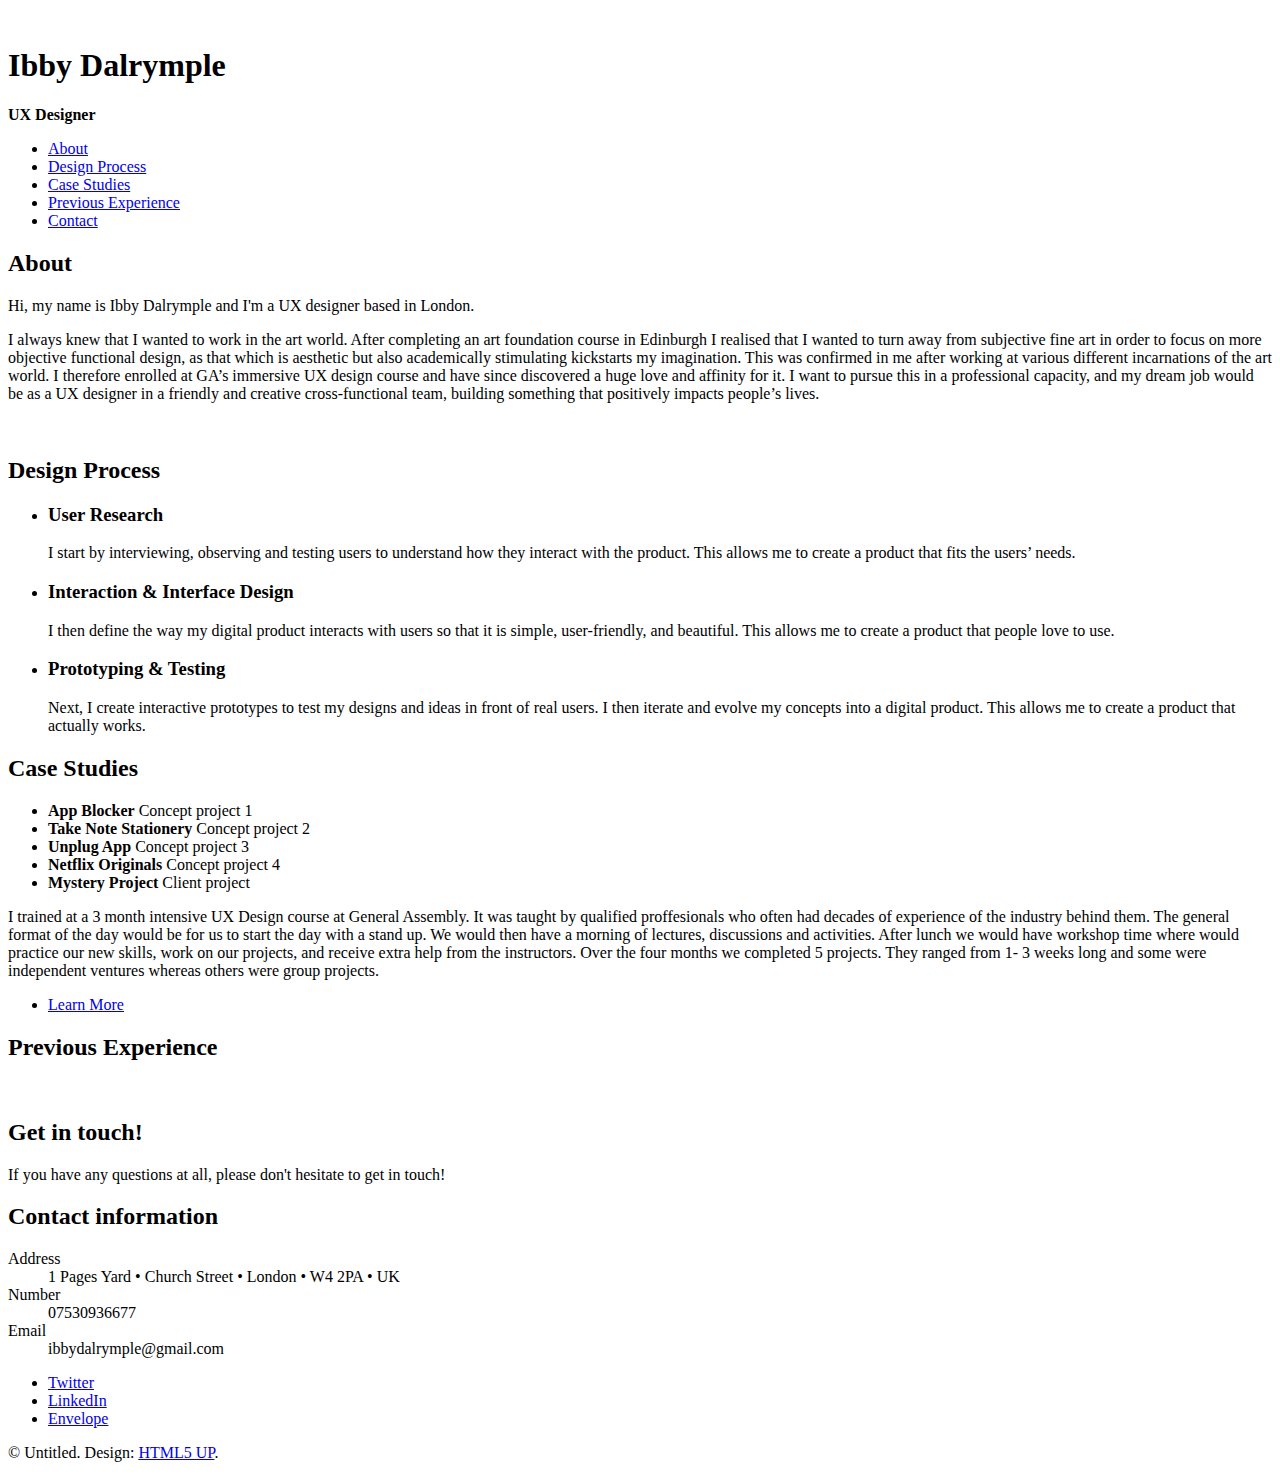
==== index.html @ 48a58014 "Update index.html" ====
<!DOCTYPE html>
<!--
  Stellar by HTML5 UP




































  html5up.net | @ajlkn




































  Free for personal and commercial use under the CCA 3.0 license (html5up.net/license)
-->
<html>
  <head>
    <title>Stellar by HTML5 UP</title>
    <meta charset="utf-8" />
    <meta
      name="viewport"
      content="width=device-width, initial-scale=1, user-scalable=no"
    />
	<link rel="stylesheet" href="assets/css/main.css" />
	<link rel="stylesheet" href="assets/css/styles.css">
    <noscript><link rel="stylesheet" href="assets/css/noscript.css"/></noscript>
  </head>
  <body class="is-preload">
    <!-- Wrapper -->
    <div id="wrapper">
      <!-- Header -->
      <header id="header" class="alt">
        <span class="logo"><img src="images/logo.svg" alt=""/></span>
        <h1>Ibby Dalrymple</h1>
        <p><strong> UX Designer</strong>
          
        </em></p>
      </header>

      <!-- Nav -->
      <nav id="nav">
        <ul>
          <li><a href="#about" class="active">About</a></li>
          <li><a href="#design-process">Design Process</a></li>
          <li><a href="#case-studies">Case Studies</a></li>
          <li><a href="#previous-experience">Previous Experience</a></li>
          <li><a href="#contact">Contact</a></li>
        </ul>
      </nav>

      <!-- Main -->
      <div id="main">
        <!-- Introduction -->
        <section id="about" class="main">
          <div class="spotlight">
            <div class="content">
              <header class="major"><h2>About</h2></header>
              <p>
                Hi, my name is Ibby Dalrymple and I'm a UX designer based in
                London.
			  </p>
			  <div class="intro-text">
				  <p>
				  I always knew that I wanted to work in the art world. After
					completing an art foundation course in Edinburgh I realised that
					I wanted to turn away from subjective fine art in order to focus
					on more objective functional design, as that which is aesthetic
					but also academically stimulating kickstarts my imagination.
					This was confirmed in me after working at various different
					incarnations of the art world. I therefore enrolled at GA’s
					immersive UX design course and have since discovered a huge love
					and affinity for it. I want to pursue this in a professional
					capacity, and my dream job would be as a UX designer in a
					friendly and creative cross-functional team, building something
					that positively impacts people’s lives.
				  </p>
			
			  </div>
            </div>
            <span class="image"><img src="images/Ibby .jpeg" alt=""/></span>
          </div>
        </section>

        <!-- First Section -->
        <section id="design-process" class="main special">
          <header class="major"><h2>Design Process</h2></header>
          <ul class="features">
            <li>
			  <span class="icon major style1 fas fa-search"></span>
              <h3>User Research</h3>
              <p>
                I start by interviewing, observing and testing  users to 
                understand how they interact with the product. This allows me to
                create a product that fits the users’ needs.
              </p>
            </li>
            <li>
              <span class="icon major style3 fa-copy"></span>
              <h3>Interaction & Interface Design</h3>
              <p>
                I then define the way my digital product interacts with users so that it is simple, user-friendly, and beautiful. This allows me
                to create a product that people love to use.
              </p>
            </li>
            <li>
              <span class="icon major style5 fa-diamond"></span>
              <h3>Prototyping & Testing</h3>
              <p>
                Next, I create interactive prototypes to test my designs and ideas in
                front of real users. I then iterate and evolve my concepts into a
                digital product. This allows me to create a product that
                actually works.
              </p>
            </li>
          </ul>
    
        </section>

        <!-- Second Section -->
        <section id="case-studies" class="main special">
          <header class="major">
            <h2>Case Studies</h2>
            
          </header>
          <ul class="statistics">
            <li class="style1">
			  <span class="icon fa-ban"></span>
    
              <strong>App Blocker</strong> Concept project 1
            </li>
            <li class="style2">
			  <span class="icon fa-pencil"></span>
              <strong>Take Note Stationery</strong> Concept project 2
            </li>
            <li class="style3">
              <span class="icon fa-signal"></span>
              <strong>Unplug App</strong> Concept project 3
            </li>
            <li class="style4">
              <span class="icon fa-laptop"></span>
              <strong>Netflix Originals</strong> Concept project 4
            </li>
            <li class="style5">
              <span class="icon fa-diamond"></span>
              <strong> Mystery Project</strong> Client project
            </li>
          </ul>
          <p class="content">
			I trained at a 3 month intensive UX Design course at General Assembly. It was taught by qualified proffesionals who often had decades of experience of the industry behind them. 
			The general format of the day would be for us to start the day with a stand up. We would then have a morning of lectures, discussions and activities. After lunch we would have workshop time where would practice our new skills, work on our projects, and receive extra help from the instructors. 
			Over the four months we completed 5 projects. They ranged from 1- 3 weeks long and some were independent ventures whereas others were group projects.  
			
          </p>
          <footer class="major">
            <ul class="actions special">
              <li><a href="generic.html" class="button">Learn More</a></li>
            </ul>
          </footer>
        </section>

        <!-- Get Started -->
        <section id="previous-experience" class="main special">
          <header class="major">
            <h2>Previous Experience</h2>
            
			<div class="images-container">
				<span class="custom-image"><img src="images/frick.png" alt=""/></span>
				<span class="custom-image"><img src="images/gago.png" alt=""/></span>
				<span class="custom-image"><img src="images/studio lotus.png" alt=""/></span>
				<span class="custom-image"><img src="images/saatchi.png" alt=""/></span>
				<span class="custom-image"><img src="images/teamwork.png" alt=""/></span>
				<span class="custom-image"><img src="images/v&a.png" alt=""/></span>
				<span class="custom-image"><img src="images/rawspace.png" alt=""/></span>
				<span class="custom-image"><img src="images/ashinaga.png" alt=""/></span>
				<span class="custom-image"><img src="images/art reach new.jpg" alt=""/></span>
				<span class="custom-image"><img src="images/cambrid.png" alt=""/></span>
			</div>
			
			


        </section>
      </div>

      <!-- Footer -->
      <footer id="footer">
        <section>
          <h2>Get in touch!</h2>
          <p>
            If you have any questions at all, please don't hesitate to get in
            touch!
          </p>
          
        </section>
        <section>
          <h2>Contact information</h2>
          <dl class="alt">
            <dt>Address</dt>
            <dd>
              1 Pages Yard &bull; Church Street &bull; London &bull; W4 2PA
              &bull; UK
            </dd>
            <dt>Number</dt>
            <dd>07530936677</dd>
            <dt>Email</dt>
            <dd>ibbydalrymple@gmail.com</dd>
          </dl>
          <ul class="icons">
            <li>

					
              <a href="https://twitter.com/ibbydalrymple?lang=en-gb" class="icon fa-twitter alt"
                ><span class="label">Twitter</span></a
              >
            </li>
            <li>
              <a href="https://www.linkedin.com/in/ibbydalrymple/" class="icon fa-linkedin alt"
                ><span class="label">LinkedIn</span></a
              >
            </li>
            <li>
				<a href="https://www.gmail.com" class="icon fa-envelope alt"
				><span class="label">Envelope</span></a
				>

            </li>
          </ul>
        </section>
        <p class="copyright">
          &copy; Untitled. Design: <a href="https://html5up.net">HTML5 UP</a>.
        </p>
      </footer>
    </div>

    <!-- Scripts -->
    <script src="assets/js/jquery.min.js"></script>
    <script src="assets/js/jquery.scrollex.min.js"></script>
    <script src="assets/js/jquery.scrolly.min.js"></script>
    <script src="assets/js/browser.min.js"></script>
    <script src="assets/js/breakpoints.min.js"></script>
    <script src="assets/js/util.js"></script>
    <script src="assets/js/main.js"></script>
  </body>
</html>
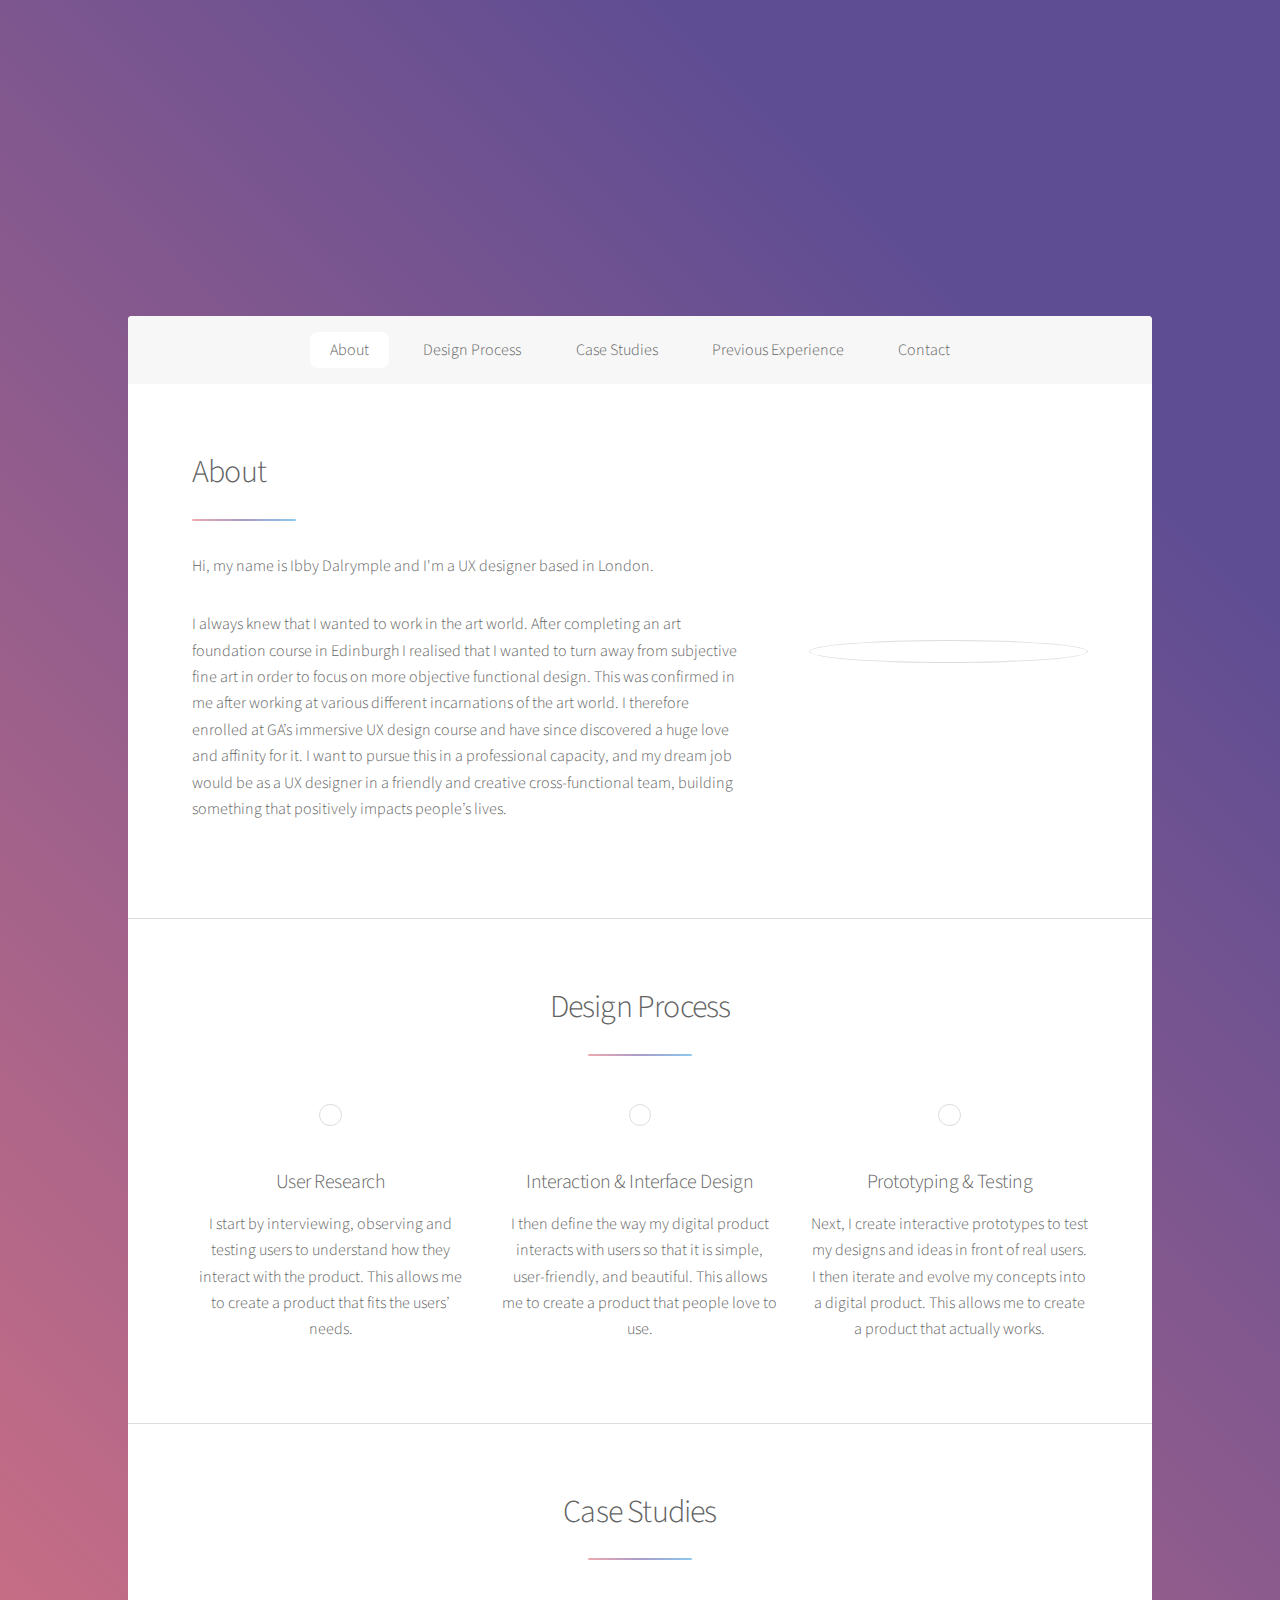
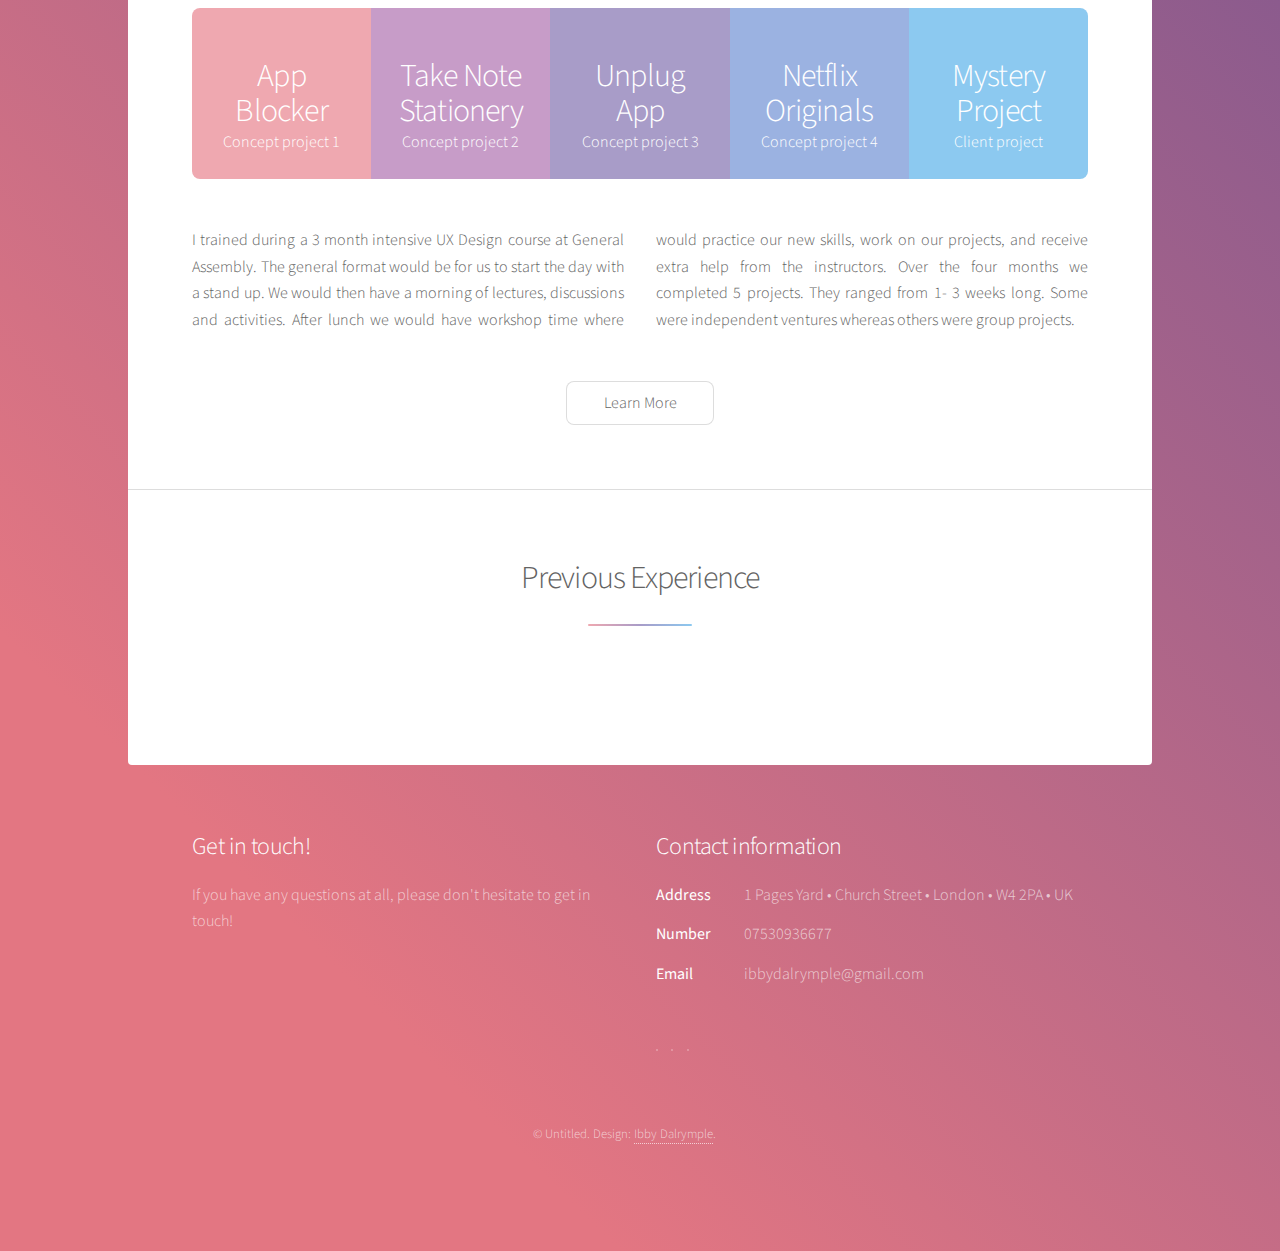
==== commit 11ffc50b: "final changes" ====
--- a/index.html
+++ b/index.html
@@ -4,76 +4,7 @@
 
 
 
-
-
-
-
-
-
-
-
-
-
-
-
-
-
-
-
-
-
-
-
-
-
-
-
-
-
-
-
-
-
-
-
-
   html5up.net | @ajlkn
-
-
-
-
-
-
-
-
-
-
-
-
-
-
-
-
-
-
-
-
-
-
-
-
-
-
-
-
-
-
-
-
-
-
-
-
   Free for personal and commercial use under the CCA 3.0 license (html5up.net/license)
 -->
 <html>
@@ -127,9 +58,7 @@
 				  I always knew that I wanted to work in the art world. After
 					completing an art foundation course in Edinburgh I realised that
 					I wanted to turn away from subjective fine art in order to focus
-					on more objective functional design, as that which is aesthetic
-					but also academically stimulating kickstarts my imagination.
-					This was confirmed in me after working at various different
+					on more objective functional design. This was confirmed in me after working at various different
 					incarnations of the art world. I therefore enrolled at GA’s
 					immersive UX design course and have since discovered a huge love
 					and affinity for it. I want to pursue this in a professional
@@ -209,9 +138,9 @@
             </li>
           </ul>
           <p class="content">
-			I trained at a 3 month intensive UX Design course at General Assembly. It was taught by qualified proffesionals who often had decades of experience of the industry behind them. 
-			The general format of the day would be for us to start the day with a stand up. We would then have a morning of lectures, discussions and activities. After lunch we would have workshop time where would practice our new skills, work on our projects, and receive extra help from the instructors. 
-			Over the four months we completed 5 projects. They ranged from 1- 3 weeks long and some were independent ventures whereas others were group projects.  
+			I trained during a 3 month intensive UX Design course at General Assembly.
+			The general format would be for us to start the day with a stand up. We would then have a morning of lectures, discussions and activities. After lunch we would have workshop time where would practice our new skills, work on our projects, and receive extra help from the instructors. 
+			Over the four months we completed 5 projects. They ranged from 1- 3 weeks long. Some were independent ventures whereas others were group projects.  
 			
           </p>
           <footer class="major">
@@ -290,7 +219,7 @@
           </ul>
         </section>
         <p class="copyright">
-          &copy; Untitled. Design: <a href="https://html5up.net">HTML5 UP</a>.
+          &copy; Untitled. Design: <a href="https://html5up.net">Ibby Dalrymple</a>.
         </p>
       </footer>
     </div>
--- a/assets/css/main.css
+++ b/assets/css/main.css
@@ -0,0 +1,3845 @@
+@import url(font-awesome.min.css);
+@import "https://fonts.googleapis.com/css?family=Source+Sans+Pro:300,400";
+
+/*
+	Stellar by HTML5 UP
+	html5up.net | @ajlkn
+	Free for personal and commercial use under the CCA 3.0 license (html5up.net/license)
+*/
+
+html,
+body,
+div,
+span,
+applet,
+object,
+iframe,
+h1,
+h2,
+h3,
+h4,
+h5,
+h6,
+p,
+blockquote,
+pre,
+a,
+abbr,
+acronym,
+address,
+big,
+cite,
+code,
+del,
+dfn,
+em,
+img,
+ins,
+kbd,
+q,
+s,
+samp,
+small,
+strike,
+strong,
+sub,
+sup,
+tt,
+var,
+b,
+u,
+i,
+center,
+dl,
+dt,
+dd,
+ol,
+ul,
+li,
+fieldset,
+form,
+label,
+legend,
+table,
+caption,
+tbody,
+tfoot,
+thead,
+tr,
+th,
+td,
+article,
+aside,
+canvas,
+details,
+embed,
+figure,
+figcaption,
+footer,
+header,
+hgroup,
+menu,
+nav,
+output,
+ruby,
+section,
+summary,
+time,
+mark,
+audio,
+video {
+  margin: 0;
+  padding: 0;
+  border: 0;
+  font-size: 100%;
+  font: inherit;
+  vertical-align: baseline;
+}
+
+article,
+aside,
+details,
+figcaption,
+figure,
+footer,
+header,
+hgroup,
+menu,
+nav,
+section {
+  display: block;
+}
+
+body {
+  line-height: 1;
+}
+
+ol,
+ul {
+  list-style: none;
+}
+
+blockquote,
+q {
+  quotes: none;
+}
+
+blockquote:before,
+blockquote:after,
+q:before,
+q:after {
+  content: "";
+  content: none;
+}
+
+table {
+  border-collapse: collapse;
+  border-spacing: 0;
+}
+
+body {
+  -webkit-text-size-adjust: none;
+}
+
+mark {
+  background-color: transparent;
+  color: inherit;
+}
+
+input::-moz-focus-inner {
+  border: 0;
+  padding: 0;
+}
+
+input,
+select,
+textarea {
+  -moz-appearance: none;
+  -webkit-appearance: none;
+  -ms-appearance: none;
+  appearance: none;
+}
+
+/* Basic */
+
+@-ms-viewport {
+  width: device-width;
+}
+
+body {
+  -ms-overflow-style: scrollbar;
+}
+
+@media screen and (max-width: 480px) {
+  html,
+  body {
+    min-width: 320px;
+  }
+}
+
+html {
+  box-sizing: border-box;
+}
+
+*,
+*:before,
+*:after {
+  box-sizing: inherit;
+}
+
+body {
+  background-color: #935d8c;
+  background-image: url("images/overlay.png"),
+    -moz-linear-gradient(45deg, #e37682 15%, #5f4d93 85%);
+  background-image: url("images/overlay.png"),
+    -webkit-linear-gradient(45deg, #e37682 15%, #5f4d93 85%);
+  background-image: url("images/overlay.png"),
+    -ms-linear-gradient(45deg, #e37682 15%, #5f4d93 85%);
+  background-image: url("images/overlay.png"),
+    linear-gradient(45deg, #e37682 15%, #5f4d93 85%);
+}
+
+body.is-preload *,
+body.is-preload *:before,
+body.is-preload *:after {
+  -moz-animation: none !important;
+  -webkit-animation: none !important;
+  -ms-animation: none !important;
+  animation: none !important;
+  -moz-transition: none !important;
+  -webkit-transition: none !important;
+  -ms-transition: none !important;
+  transition: none !important;
+}
+
+/* Type */
+
+body {
+  background-color: #935d8c;
+  color: rgba(255, 255, 255, 0.65);
+}
+
+body,
+input,
+select,
+textarea {
+  font-family: "Source Sans Pro", Helvetica, sans-serif;
+  font-size: 17pt;
+  font-weight: 300;
+  line-height: 1.65;
+}
+
+@media screen and (max-width: 1680px) {
+  body,
+  input,
+  select,
+  textarea {
+    font-size: 14pt;
+  }
+}
+
+@media screen and (max-width: 1280px) {
+  body,
+  input,
+  select,
+  textarea {
+    font-size: 12pt;
+  }
+}
+
+@media screen and (max-width: 360px) {
+  body,
+  input,
+  select,
+  textarea {
+    font-size: 11pt;
+  }
+}
+
+a {
+  -moz-transition: color 0.2s ease, border-bottom 0.2s ease;
+  -webkit-transition: color 0.2s ease, border-bottom 0.2s ease;
+  -ms-transition: color 0.2s ease, border-bottom 0.2s ease;
+  transition: color 0.2s ease, border-bottom 0.2s ease;
+  text-decoration: none;
+  border-bottom: dotted 1px;
+  color: inherit;
+}
+
+a:hover {
+  border-bottom-color: transparent;
+}
+
+strong,
+b {
+  font-weight: 400;
+}
+
+em,
+i {
+  font-style: italic;
+}
+
+p {
+  margin: 0 0 2em 0;
+}
+
+p.content {
+  -moz-columns: 20em 2;
+  -webkit-columns: 20em 2;
+  -ms-columns: 20em 2;
+  columns: 20em 2;
+  -moz-column-gap: 2em;
+  -webkit-column-gap: 2em;
+  -ms-column-gap: 2em;
+  column-gap: 2em;
+  text-align: justify;
+}
+
+h1,
+h2,
+h3,
+h4,
+h5,
+h6 {
+  font-weight: 300;
+  line-height: 1.5;
+  margin: 0 0 0.7em 0;
+  letter-spacing: -0.025em;
+}
+
+h1 a,
+h2 a,
+h3 a,
+h4 a,
+h5 a,
+h6 a {
+  color: inherit;
+  text-decoration: none;
+}
+
+h1 {
+  font-size: 2.5em;
+  line-height: 1.2;
+}
+
+h2 {
+  font-size: 1.5em;
+}
+
+h3 {
+  font-size: 1.25em;
+}
+
+h4 {
+  font-size: 1.1em;
+}
+
+h5 {
+  font-size: 0.9em;
+}
+
+h6 {
+  font-size: 0.7em;
+}
+
+@media screen and (max-width: 736px) {
+  h1 {
+    font-size: 2em;
+  }
+}
+
+sub {
+  font-size: 0.8em;
+  position: relative;
+  top: 0.5em;
+}
+
+sup {
+  font-size: 0.8em;
+  position: relative;
+  top: -0.5em;
+}
+
+blockquote {
+  border-left: solid 4px;
+  font-style: italic;
+  margin: 0 0 2em 0;
+  padding: 0.5em 0 0.5em 2em;
+}
+
+code {
+  border-radius: 8px;
+  border: solid 1px;
+  font-family: "Courier New", monospace;
+  font-size: 0.9em;
+  margin: 0 0.25em;
+  padding: 0.25em 0.65em;
+}
+
+pre {
+  -webkit-overflow-scrolling: touch;
+  font-family: "Courier New", monospace;
+  font-size: 0.9em;
+  margin: 0 0 2em 0;
+}
+
+pre code {
+  display: block;
+  line-height: 1.75;
+  padding: 1em 1.5em;
+  overflow-x: auto;
+}
+
+hr {
+  border: 0;
+  border-bottom: solid 1px;
+  margin: 2em 0;
+}
+
+hr.major {
+  margin: 3em 0;
+}
+
+.align-left {
+  text-align: left;
+}
+
+.align-center {
+  text-align: center;
+}
+
+.align-right {
+  text-align: right;
+}
+
+input,
+select,
+textarea {
+  color: #ffffff;
+}
+
+a:hover {
+  color: #ffffff;
+}
+
+strong,
+b {
+  color: #ffffff;
+}
+
+h1,
+h2,
+h3,
+h4,
+h5,
+h6 {
+  color: #ffffff;
+}
+
+blockquote {
+  border-left-color: rgba(255, 255, 255, 0.35);
+}
+
+code {
+  background: rgba(255, 255, 255, 0.075);
+  border-color: rgba(255, 255, 255, 0.35);
+}
+
+hr {
+  border-bottom-color: rgba(255, 255, 255, 0.35);
+}
+
+/* Row */
+
+.row {
+  display: flex;
+  flex-wrap: wrap;
+  box-sizing: border-box;
+  align-items: stretch;
+}
+
+.row > * {
+  box-sizing: border-box;
+}
+
+.row.gtr-uniform > * > :last-child {
+  margin-bottom: 0;
+}
+
+.row.aln-left {
+  justify-content: flex-start;
+}
+
+.row.aln-center {
+  justify-content: center;
+}
+
+.row.aln-right {
+  justify-content: flex-end;
+}
+
+.row.aln-top {
+  align-items: flex-start;
+}
+
+.row.aln-middle {
+  align-items: center;
+}
+
+.row.aln-bottom {
+  align-items: flex-end;
+}
+
+.row > .imp {
+  order: -1;
+}
+
+.row > .col-1 {
+  width: 8.3333333333%;
+}
+
+.row > .off-1 {
+  margin-left: 8.3333333333%;
+}
+
+.row > .col-2 {
+  width: 16.6666666667%;
+}
+
+.row > .off-2 {
+  margin-left: 16.6666666667%;
+}
+
+.row > .col-3 {
+  width: 25%;
+}
+
+.row > .off-3 {
+  margin-left: 25%;
+}
+
+.row > .col-4 {
+  width: 33.3333333333%;
+}
+
+.row > .off-4 {
+  margin-left: 33.3333333333%;
+}
+
+.row > .col-5 {
+  width: 41.6666666667%;
+}
+
+.row > .off-5 {
+  margin-left: 41.6666666667%;
+}
+
+.row > .col-6 {
+  width: 50%;
+}
+
+.row > .off-6 {
+  margin-left: 50%;
+}
+
+.row > .col-7 {
+  width: 58.3333333333%;
+}
+
+.row > .off-7 {
+  margin-left: 58.3333333333%;
+}
+
+.row > .col-8 {
+  width: 66.6666666667%;
+}
+
+.row > .off-8 {
+  margin-left: 66.6666666667%;
+}
+
+.row > .col-9 {
+  width: 75%;
+}
+
+.row > .off-9 {
+  margin-left: 75%;
+}
+
+.row > .col-10 {
+  width: 83.3333333333%;
+}
+
+.row > .off-10 {
+  margin-left: 83.3333333333%;
+}
+
+.row > .col-11 {
+  width: 91.6666666667%;
+}
+
+.row > .off-11 {
+  margin-left: 91.6666666667%;
+}
+
+.row > .col-12 {
+  width: 100%;
+}
+
+.row > .off-12 {
+  margin-left: 100%;
+}
+
+.row.gtr-0 {
+  margin-top: 0;
+  margin-left: 0em;
+}
+
+.row.gtr-0 > * {
+  padding: 0 0 0 0em;
+}
+
+.row.gtr-0.gtr-uniform {
+  margin-top: 0em;
+}
+
+.row.gtr-0.gtr-uniform > * {
+  padding-top: 0em;
+}
+
+.row.gtr-25 {
+  margin-top: 0;
+  margin-left: -0.375em;
+}
+
+.row.gtr-25 > * {
+  padding: 0 0 0 0.375em;
+}
+
+.row.gtr-25.gtr-uniform {
+  margin-top: -0.375em;
+}
+
+.row.gtr-25.gtr-uniform > * {
+  padding-top: 0.375em;
+}
+
+.row.gtr-50 {
+  margin-top: 0;
+  margin-left: -0.75em;
+}
+
+.row.gtr-50 > * {
+  padding: 0 0 0 0.75em;
+}
+
+.row.gtr-50.gtr-uniform {
+  margin-top: -0.75em;
+}
+
+.row.gtr-50.gtr-uniform > * {
+  padding-top: 0.75em;
+}
+
+.row {
+  margin-top: 0;
+  margin-left: -1.5em;
+}
+
+.row > * {
+  padding: 0 0 0 1.5em;
+}
+
+.row.gtr-uniform {
+  margin-top: -1.5em;
+}
+
+.row.gtr-uniform > * {
+  padding-top: 1.5em;
+}
+
+.row.gtr-150 {
+  margin-top: 0;
+  margin-left: -2.25em;
+}
+
+.row.gtr-150 > * {
+  padding: 0 0 0 2.25em;
+}
+
+.row.gtr-150.gtr-uniform {
+  margin-top: -2.25em;
+}
+
+.row.gtr-150.gtr-uniform > * {
+  padding-top: 2.25em;
+}
+
+.row.gtr-200 {
+  margin-top: 0;
+  margin-left: -3em;
+}
+
+.row.gtr-200 > * {
+  padding: 0 0 0 3em;
+}
+
+.row.gtr-200.gtr-uniform {
+  margin-top: -3em;
+}
+
+.row.gtr-200.gtr-uniform > * {
+  padding-top: 3em;
+}
+
+@media screen and (max-width: 1680px) {
+  .row {
+    display: flex;
+    flex-wrap: wrap;
+    box-sizing: border-box;
+    align-items: stretch;
+  }
+
+  .row > * {
+    box-sizing: border-box;
+  }
+
+  .row.gtr-uniform > * > :last-child {
+    margin-bottom: 0;
+  }
+
+  .row.aln-left {
+    justify-content: flex-start;
+  }
+
+  .row.aln-center {
+    justify-content: center;
+  }
+
+  .row.aln-right {
+    justify-content: flex-end;
+  }
+
+  .row.aln-top {
+    align-items: flex-start;
+  }
+
+  .row.aln-middle {
+    align-items: center;
+  }
+
+  .row.aln-bottom {
+    align-items: flex-end;
+  }
+
+  .row > .imp-xlarge {
+    order: -1;
+  }
+
+  .row > .col-1-xlarge {
+    width: 8.3333333333%;
+  }
+
+  .row > .off-1-xlarge {
+    margin-left: 8.3333333333%;
+  }
+
+  .row > .col-2-xlarge {
+    width: 16.6666666667%;
+  }
+
+  .row > .off-2-xlarge {
+    margin-left: 16.6666666667%;
+  }
+
+  .row > .col-3-xlarge {
+    width: 25%;
+  }
+
+  .row > .off-3-xlarge {
+    margin-left: 25%;
+  }
+
+  .row > .col-4-xlarge {
+    width: 33.3333333333%;
+  }
+
+  .row > .off-4-xlarge {
+    margin-left: 33.3333333333%;
+  }
+
+  .row > .col-5-xlarge {
+    width: 41.6666666667%;
+  }
+
+  .row > .off-5-xlarge {
+    margin-left: 41.6666666667%;
+  }
+
+  .row > .col-6-xlarge {
+    width: 50%;
+  }
+
+  .row > .off-6-xlarge {
+    margin-left: 50%;
+  }
+
+  .row > .col-7-xlarge {
+    width: 58.3333333333%;
+  }
+
+  .row > .off-7-xlarge {
+    margin-left: 58.3333333333%;
+  }
+
+  .row > .col-8-xlarge {
+    width: 66.6666666667%;
+  }
+
+  .row > .off-8-xlarge {
+    margin-left: 66.6666666667%;
+  }
+
+  .row > .col-9-xlarge {
+    width: 75%;
+  }
+
+  .row > .off-9-xlarge {
+    margin-left: 75%;
+  }
+
+  .row > .col-10-xlarge {
+    width: 83.3333333333%;
+  }
+
+  .row > .off-10-xlarge {
+    margin-left: 83.3333333333%;
+  }
+
+  .row > .col-11-xlarge {
+    width: 91.6666666667%;
+  }
+
+  .row > .off-11-xlarge {
+    margin-left: 91.6666666667%;
+  }
+
+  .row > .col-12-xlarge {
+    width: 100%;
+  }
+
+  .row > .off-12-xlarge {
+    margin-left: 100%;
+  }
+
+  .row.gtr-0 {
+    margin-top: 0;
+    margin-left: 0em;
+  }
+
+  .row.gtr-0 > * {
+    padding: 0 0 0 0em;
+  }
+
+  .row.gtr-0.gtr-uniform {
+    margin-top: 0em;
+  }
+
+  .row.gtr-0.gtr-uniform > * {
+    padding-top: 0em;
+  }
+
+  .row.gtr-25 {
+    margin-top: 0;
+    margin-left: -0.375em;
+  }
+
+  .row.gtr-25 > * {
+    padding: 0 0 0 0.375em;
+  }
+
+  .row.gtr-25.gtr-uniform {
+    margin-top: -0.375em;
+  }
+
+  .row.gtr-25.gtr-uniform > * {
+    padding-top: 0.375em;
+  }
+
+  .row.gtr-50 {
+    margin-top: 0;
+    margin-left: -0.75em;
+  }
+
+  .row.gtr-50 > * {
+    padding: 0 0 0 0.75em;
+  }
+
+  .row.gtr-50.gtr-uniform {
+    margin-top: -0.75em;
+  }
+
+  .row.gtr-50.gtr-uniform > * {
+    padding-top: 0.75em;
+  }
+
+  .row {
+    margin-top: 0;
+    margin-left: -1.5em;
+  }
+
+  .row > * {
+    padding: 0 0 0 1.5em;
+  }
+
+  .row.gtr-uniform {
+    margin-top: -1.5em;
+  }
+
+  .row.gtr-uniform > * {
+    padding-top: 1.5em;
+  }
+
+  .row.gtr-150 {
+    margin-top: 0;
+    margin-left: -2.25em;
+  }
+
+  .row.gtr-150 > * {
+    padding: 0 0 0 2.25em;
+  }
+
+  .row.gtr-150.gtr-uniform {
+    margin-top: -2.25em;
+  }
+
+  .row.gtr-150.gtr-uniform > * {
+    padding-top: 2.25em;
+  }
+
+  .row.gtr-200 {
+    margin-top: 0;
+    margin-left: -3em;
+  }
+
+  .row.gtr-200 > * {
+    padding: 0 0 0 3em;
+  }
+
+  .row.gtr-200.gtr-uniform {
+    margin-top: -3em;
+  }
+
+  .row.gtr-200.gtr-uniform > * {
+    padding-top: 3em;
+  }
+}
+
+@media screen and (max-width: 1280px) {
+  .row {
+    display: flex;
+    flex-wrap: wrap;
+    box-sizing: border-box;
+    align-items: stretch;
+  }
+
+  .row > * {
+    box-sizing: border-box;
+  }
+
+  .row.gtr-uniform > * > :last-child {
+    margin-bottom: 0;
+  }
+
+  .row.aln-left {
+    justify-content: flex-start;
+  }
+
+  .row.aln-center {
+    justify-content: center;
+  }
+
+  .row.aln-right {
+    justify-content: flex-end;
+  }
+
+  .row.aln-top {
+    align-items: flex-start;
+  }
+
+  .row.aln-middle {
+    align-items: center;
+  }
+
+  .row.aln-bottom {
+    align-items: flex-end;
+  }
+
+  .row > .imp-large {
+    order: -1;
+  }
+
+  .row > .col-1-large {
+    width: 8.3333333333%;
+  }
+
+  .row > .off-1-large {
+    margin-left: 8.3333333333%;
+  }
+
+  .row > .col-2-large {
+    width: 16.6666666667%;
+  }
+
+  .row > .off-2-large {
+    margin-left: 16.6666666667%;
+  }
+
+  .row > .col-3-large {
+    width: 25%;
+  }
+
+  .row > .off-3-large {
+    margin-left: 25%;
+  }
+
+  .row > .col-4-large {
+    width: 33.3333333333%;
+  }
+
+  .row > .off-4-large {
+    margin-left: 33.3333333333%;
+  }
+
+  .row > .col-5-large {
+    width: 41.6666666667%;
+  }
+
+  .row > .off-5-large {
+    margin-left: 41.6666666667%;
+  }
+
+  .row > .col-6-large {
+    width: 50%;
+  }
+
+  .row > .off-6-large {
+    margin-left: 50%;
+  }
+
+  .row > .col-7-large {
+    width: 58.3333333333%;
+  }
+
+  .row > .off-7-large {
+    margin-left: 58.3333333333%;
+  }
+
+  .row > .col-8-large {
+    width: 66.6666666667%;
+  }
+
+  .row > .off-8-large {
+    margin-left: 66.6666666667%;
+  }
+
+  .row > .col-9-large {
+    width: 75%;
+  }
+
+  .row > .off-9-large {
+    margin-left: 75%;
+  }
+
+  .row > .col-10-large {
+    width: 83.3333333333%;
+  }
+
+  .row > .off-10-large {
+    margin-left: 83.3333333333%;
+  }
+
+  .row > .col-11-large {
+    width: 91.6666666667%;
+  }
+
+  .row > .off-11-large {
+    margin-left: 91.6666666667%;
+  }
+
+  .row > .col-12-large {
+    width: 100%;
+  }
+
+  .row > .off-12-large {
+    margin-left: 100%;
+  }
+
+  .row.gtr-0 {
+    margin-top: 0;
+    margin-left: 0em;
+  }
+
+  .row.gtr-0 > * {
+    padding: 0 0 0 0em;
+  }
+
+  .row.gtr-0.gtr-uniform {
+    margin-top: 0em;
+  }
+
+  .row.gtr-0.gtr-uniform > * {
+    padding-top: 0em;
+  }
+
+  .row.gtr-25 {
+    margin-top: 0;
+    margin-left: -0.375em;
+  }
+
+  .row.gtr-25 > * {
+    padding: 0 0 0 0.375em;
+  }
+
+  .row.gtr-25.gtr-uniform {
+    margin-top: -0.375em;
+  }
+
+  .row.gtr-25.gtr-uniform > * {
+    padding-top: 0.375em;
+  }
+
+  .row.gtr-50 {
+    margin-top: 0;
+    margin-left: -0.75em;
+  }
+
+  .row.gtr-50 > * {
+    padding: 0 0 0 0.75em;
+  }
+
+  .row.gtr-50.gtr-uniform {
+    margin-top: -0.75em;
+  }
+
+  .row.gtr-50.gtr-uniform > * {
+    padding-top: 0.75em;
+  }
+
+  .row {
+    margin-top: 0;
+    margin-left: -1.5em;
+  }
+
+  .row > * {
+    padding: 0 0 0 1.5em;
+  }
+
+  .row.gtr-uniform {
+    margin-top: -1.5em;
+  }
+
+  .row.gtr-uniform > * {
+    padding-top: 1.5em;
+  }
+
+  .row.gtr-150 {
+    margin-top: 0;
+    margin-left: -2.25em;
+  }
+
+  .row.gtr-150 > * {
+    padding: 0 0 0 2.25em;
+  }
+
+  .row.gtr-150.gtr-uniform {
+    margin-top: -2.25em;
+  }
+
+  .row.gtr-150.gtr-uniform > * {
+    padding-top: 2.25em;
+  }
+
+  .row.gtr-200 {
+    margin-top: 0;
+    margin-left: -3em;
+  }
+
+  .row.gtr-200 > * {
+    padding: 0 0 0 3em;
+  }
+
+  .row.gtr-200.gtr-uniform {
+    margin-top: -3em;
+  }
+
+  .row.gtr-200.gtr-uniform > * {
+    padding-top: 3em;
+  }
+}
+
+@media screen and (max-width: 980px) {
+  .row {
+    display: flex;
+    flex-wrap: wrap;
+    box-sizing: border-box;
+    align-items: stretch;
+  }
+
+  .row > * {
+    box-sizing: border-box;
+  }
+
+  .row.gtr-uniform > * > :last-child {
+    margin-bottom: 0;
+  }
+
+  .row.aln-left {
+    justify-content: flex-start;
+  }
+
+  .row.aln-center {
+    justify-content: center;
+  }
+
+  .row.aln-right {
+    justify-content: flex-end;
+  }
+
+  .row.aln-top {
+    align-items: flex-start;
+  }
+
+  .row.aln-middle {
+    align-items: center;
+  }
+
+  .row.aln-bottom {
+    align-items: flex-end;
+  }
+
+  .row > .imp-medium {
+    order: -1;
+  }
+
+  .row > .col-1-medium {
+    width: 8.3333333333%;
+  }
+
+  .row > .off-1-medium {
+    margin-left: 8.3333333333%;
+  }
+
+  .row > .col-2-medium {
+    width: 16.6666666667%;
+  }
+
+  .row > .off-2-medium {
+    margin-left: 16.6666666667%;
+  }
+
+  .row > .col-3-medium {
+    width: 25%;
+  }
+
+  .row > .off-3-medium {
+    margin-left: 25%;
+  }
+
+  .row > .col-4-medium {
+    width: 33.3333333333%;
+  }
+
+  .row > .off-4-medium {
+    margin-left: 33.3333333333%;
+  }
+
+  .row > .col-5-medium {
+    width: 41.6666666667%;
+  }
+
+  .row > .off-5-medium {
+    margin-left: 41.6666666667%;
+  }
+
+  .row > .col-6-medium {
+    width: 50%;
+  }
+
+  .row > .off-6-medium {
+    margin-left: 50%;
+  }
+
+  .row > .col-7-medium {
+    width: 58.3333333333%;
+  }
+
+  .row > .off-7-medium {
+    margin-left: 58.3333333333%;
+  }
+
+  .row > .col-8-medium {
+    width: 66.6666666667%;
+  }
+
+  .row > .off-8-medium {
+    margin-left: 66.6666666667%;
+  }
+
+  .row > .col-9-medium {
+    width: 75%;
+  }
+
+  .row > .off-9-medium {
+    margin-left: 75%;
+  }
+
+  .row > .col-10-medium {
+    width: 83.3333333333%;
+  }
+
+  .row > .off-10-medium {
+    margin-left: 83.3333333333%;
+  }
+
+  .row > .col-11-medium {
+    width: 91.6666666667%;
+  }
+
+  .row > .off-11-medium {
+    margin-left: 91.6666666667%;
+  }
+
+  .row > .col-12-medium {
+    width: 100%;
+  }
+
+  .row > .off-12-medium {
+    margin-left: 100%;
+  }
+
+  .row.gtr-0 {
+    margin-top: 0;
+    margin-left: 0em;
+  }
+
+  .row.gtr-0 > * {
+    padding: 0 0 0 0em;
+  }
+
+  .row.gtr-0.gtr-uniform {
+    margin-top: 0em;
+  }
+
+  .row.gtr-0.gtr-uniform > * {
+    padding-top: 0em;
+  }
+
+  .row.gtr-25 {
+    margin-top: 0;
+    margin-left: -0.375em;
+  }
+
+  .row.gtr-25 > * {
+    padding: 0 0 0 0.375em;
+  }
+
+  .row.gtr-25.gtr-uniform {
+    margin-top: -0.375em;
+  }
+
+  .row.gtr-25.gtr-uniform > * {
+    padding-top: 0.375em;
+  }
+
+  .row.gtr-50 {
+    margin-top: 0;
+    margin-left: -0.75em;
+  }
+
+  .row.gtr-50 > * {
+    padding: 0 0 0 0.75em;
+  }
+
+  .row.gtr-50.gtr-uniform {
+    margin-top: -0.75em;
+  }
+
+  .row.gtr-50.gtr-uniform > * {
+    padding-top: 0.75em;
+  }
+
+  .row {
+    margin-top: 0;
+    margin-left: -1.5em;
+  }
+
+  .row > * {
+    padding: 0 0 0 1.5em;
+  }
+
+  .row.gtr-uniform {
+    margin-top: -1.5em;
+  }
+
+  .row.gtr-uniform > * {
+    padding-top: 1.5em;
+  }
+
+  .row.gtr-150 {
+    margin-top: 0;
+    margin-left: -2.25em;
+  }
+
+  .row.gtr-150 > * {
+    padding: 0 0 0 2.25em;
+  }
+
+  .row.gtr-150.gtr-uniform {
+    margin-top: -2.25em;
+  }
+
+  .row.gtr-150.gtr-uniform > * {
+    padding-top: 2.25em;
+  }
+
+  .row.gtr-200 {
+    margin-top: 0;
+    margin-left: -3em;
+  }
+
+  .row.gtr-200 > * {
+    padding: 0 0 0 3em;
+  }
+
+  .row.gtr-200.gtr-uniform {
+    margin-top: -3em;
+  }
+
+  .row.gtr-200.gtr-uniform > * {
+    padding-top: 3em;
+  }
+}
+
+@media screen and (max-width: 736px) {
+  .row {
+    display: flex;
+    flex-wrap: wrap;
+    box-sizing: border-box;
+    align-items: stretch;
+  }
+
+  .row > * {
+    box-sizing: border-box;
+  }
+
+  .row.gtr-uniform > * > :last-child {
+    margin-bottom: 0;
+  }
+
+  .row.aln-left {
+    justify-content: flex-start;
+  }
+
+  .row.aln-center {
+    justify-content: center;
+  }
+
+  .row.aln-right {
+    justify-content: flex-end;
+  }
+
+  .row.aln-top {
+    align-items: flex-start;
+  }
+
+  .row.aln-middle {
+    align-items: center;
+  }
+
+  .row.aln-bottom {
+    align-items: flex-end;
+  }
+
+  .row > .imp-small {
+    order: -1;
+  }
+
+  .row > .col-1-small {
+    width: 8.3333333333%;
+  }
+
+  .row > .off-1-small {
+    margin-left: 8.3333333333%;
+  }
+
+  .row > .col-2-small {
+    width: 16.6666666667%;
+  }
+
+  .row > .off-2-small {
+    margin-left: 16.6666666667%;
+  }
+
+  .row > .col-3-small {
+    width: 25%;
+  }
+
+  .row > .off-3-small {
+    margin-left: 25%;
+  }
+
+  .row > .col-4-small {
+    width: 33.3333333333%;
+  }
+
+  .row > .off-4-small {
+    margin-left: 33.3333333333%;
+  }
+
+  .row > .col-5-small {
+    width: 41.6666666667%;
+  }
+
+  .row > .off-5-small {
+    margin-left: 41.6666666667%;
+  }
+
+  .row > .col-6-small {
+    width: 50%;
+  }
+
+  .row > .off-6-small {
+    margin-left: 50%;
+  }
+
+  .row > .col-7-small {
+    width: 58.3333333333%;
+  }
+
+  .row > .off-7-small {
+    margin-left: 58.3333333333%;
+  }
+
+  .row > .col-8-small {
+    width: 66.6666666667%;
+  }
+
+  .row > .off-8-small {
+    margin-left: 66.6666666667%;
+  }
+
+  .row > .col-9-small {
+    width: 75%;
+  }
+
+  .row > .off-9-small {
+    margin-left: 75%;
+  }
+
+  .row > .col-10-small {
+    width: 83.3333333333%;
+  }
+
+  .row > .off-10-small {
+    margin-left: 83.3333333333%;
+  }
+
+  .row > .col-11-small {
+    width: 91.6666666667%;
+  }
+
+  .row > .off-11-small {
+    margin-left: 91.6666666667%;
+  }
+
+  .row > .col-12-small {
+    width: 100%;
+  }
+
+  .row > .off-12-small {
+    margin-left: 100%;
+  }
+
+  .row.gtr-0 {
+    margin-top: 0;
+    margin-left: 0em;
+  }
+
+  .row.gtr-0 > * {
+    padding: 0 0 0 0em;
+  }
+
+  .row.gtr-0.gtr-uniform {
+    margin-top: 0em;
+  }
+
+  .row.gtr-0.gtr-uniform > * {
+    padding-top: 0em;
+  }
+
+  .row.gtr-25 {
+    margin-top: 0;
+    margin-left: -0.25em;
+  }
+
+  .row.gtr-25 > * {
+    padding: 0 0 0 0.25em;
+  }
+
+  .row.gtr-25.gtr-uniform {
+    margin-top: -0.25em;
+  }
+
+  .row.gtr-25.gtr-uniform > * {
+    padding-top: 0.25em;
+  }
+
+  .row.gtr-50 {
+    margin-top: 0;
+    margin-left: -0.5em;
+  }
+
+  .row.gtr-50 > * {
+    padding: 0 0 0 0.5em;
+  }
+
+  .row.gtr-50.gtr-uniform {
+    margin-top: -0.5em;
+  }
+
+  .row.gtr-50.gtr-uniform > * {
+    padding-top: 0.5em;
+  }
+
+  .row {
+    margin-top: 0;
+    margin-left: -1em;
+  }
+
+  .row > * {
+    padding: 0 0 0 1em;
+  }
+
+  .row.gtr-uniform {
+    margin-top: -1em;
+  }
+
+  .row.gtr-uniform > * {
+    padding-top: 1em;
+  }
+
+  .row.gtr-150 {
+    margin-top: 0;
+    margin-left: -1.5em;
+  }
+
+  .row.gtr-150 > * {
+    padding: 0 0 0 1.5em;
+  }
+
+  .row.gtr-150.gtr-uniform {
+    margin-top: -1.5em;
+  }
+
+  .row.gtr-150.gtr-uniform > * {
+    padding-top: 1.5em;
+  }
+
+  .row.gtr-200 {
+    margin-top: 0;
+    margin-left: -2em;
+  }
+
+  .row.gtr-200 > * {
+    padding: 0 0 0 2em;
+  }
+
+  .row.gtr-200.gtr-uniform {
+    margin-top: -2em;
+  }
+
+  .row.gtr-200.gtr-uniform > * {
+    padding-top: 2em;
+  }
+}
+
+@media screen and (max-width: 480px) {
+  .row {
+    display: flex;
+    flex-wrap: wrap;
+    box-sizing: border-box;
+    align-items: stretch;
+  }
+
+  .row > * {
+    box-sizing: border-box;
+  }
+
+  .row.gtr-uniform > * > :last-child {
+    margin-bottom: 0;
+  }
+
+  .row.aln-left {
+    justify-content: flex-start;
+  }
+
+  .row.aln-center {
+    justify-content: center;
+  }
+
+  .row.aln-right {
+    justify-content: flex-end;
+  }
+
+  .row.aln-top {
+    align-items: flex-start;
+  }
+
+  .row.aln-middle {
+    align-items: center;
+  }
+
+  .row.aln-bottom {
+    align-items: flex-end;
+  }
+
+  .row > .imp-xsmall {
+    order: -1;
+  }
+
+  .row > .col-1-xsmall {
+    width: 8.3333333333%;
+  }
+
+  .row > .off-1-xsmall {
+    margin-left: 8.3333333333%;
+  }
+
+  .row > .col-2-xsmall {
+    width: 16.6666666667%;
+  }
+
+  .row > .off-2-xsmall {
+    margin-left: 16.6666666667%;
+  }
+
+  .row > .col-3-xsmall {
+    width: 25%;
+  }
+
+  .row > .off-3-xsmall {
+    margin-left: 25%;
+  }
+
+  .row > .col-4-xsmall {
+    width: 33.3333333333%;
+  }
+
+  .row > .off-4-xsmall {
+    margin-left: 33.3333333333%;
+  }
+
+  .row > .col-5-xsmall {
+    width: 41.6666666667%;
+  }
+
+  .row > .off-5-xsmall {
+    margin-left: 41.6666666667%;
+  }
+
+  .row > .col-6-xsmall {
+    width: 50%;
+  }
+
+  .row > .off-6-xsmall {
+    margin-left: 50%;
+  }
+
+  .row > .col-7-xsmall {
+    width: 58.3333333333%;
+  }
+
+  .row > .off-7-xsmall {
+    margin-left: 58.3333333333%;
+  }
+
+  .row > .col-8-xsmall {
+    width: 66.6666666667%;
+  }
+
+  .row > .off-8-xsmall {
+    margin-left: 66.6666666667%;
+  }
+
+  .row > .col-9-xsmall {
+    width: 75%;
+  }
+
+  .row > .off-9-xsmall {
+    margin-left: 75%;
+  }
+
+  .row > .col-10-xsmall {
+    width: 83.3333333333%;
+  }
+
+  .row > .off-10-xsmall {
+    margin-left: 83.3333333333%;
+  }
+
+  .row > .col-11-xsmall {
+    width: 91.6666666667%;
+  }
+
+  .row > .off-11-xsmall {
+    margin-left: 91.6666666667%;
+  }
+
+  .row > .col-12-xsmall {
+    width: 100%;
+  }
+
+  .row > .off-12-xsmall {
+    margin-left: 100%;
+  }
+
+  .row.gtr-0 {
+    margin-top: 0;
+    margin-left: 0em;
+  }
+
+  .row.gtr-0 > * {
+    padding: 0 0 0 0em;
+  }
+
+  .row.gtr-0.gtr-uniform {
+    margin-top: 0em;
+  }
+
+  .row.gtr-0.gtr-uniform > * {
+    padding-top: 0em;
+  }
+
+  .row.gtr-25 {
+    margin-top: 0;
+    margin-left: -0.3125em;
+  }
+
+  .row.gtr-25 > * {
+    padding: 0 0 0 0.3125em;
+  }
+
+  .row.gtr-25.gtr-uniform {
+    margin-top: -0.3125em;
+  }
+
+  .row.gtr-25.gtr-uniform > * {
+    padding-top: 0.3125em;
+  }
+
+  .row.gtr-50 {
+    margin-top: 0;
+    margin-left: -0.625em;
+  }
+
+  .row.gtr-50 > * {
+    padding: 0 0 0 0.625em;
+  }
+
+  .row.gtr-50.gtr-uniform {
+    margin-top: -0.625em;
+  }
+
+  .row.gtr-50.gtr-uniform > * {
+    padding-top: 0.625em;
+  }
+
+  .row {
+    margin-top: 0;
+    margin-left: -1.25em;
+  }
+
+  .row > * {
+    padding: 0 0 0 1.25em;
+  }
+
+  .row.gtr-uniform {
+    margin-top: -1.25em;
+  }
+
+  .row.gtr-uniform > * {
+    padding-top: 1.25em;
+  }
+
+  .row.gtr-150 {
+    margin-top: 0;
+    margin-left: -1.875em;
+  }
+
+  .row.gtr-150 > * {
+    padding: 0 0 0 1.875em;
+  }
+
+  .row.gtr-150.gtr-uniform {
+    margin-top: -1.875em;
+  }
+
+  .row.gtr-150.gtr-uniform > * {
+    padding-top: 1.875em;
+  }
+
+  .row.gtr-200 {
+    margin-top: 0;
+    margin-left: -2.5em;
+  }
+
+  .row.gtr-200 > * {
+    padding: 0 0 0 2.5em;
+  }
+
+  .row.gtr-200.gtr-uniform {
+    margin-top: -2.5em;
+  }
+
+  .row.gtr-200.gtr-uniform > * {
+    padding-top: 2.5em;
+  }
+}
+
+/* Box */
+
+.box {
+  border-radius: 8px;
+  border: solid;
+  margin-bottom: 2em;
+  padding: 1.5em;
+}
+
+.box > :last-child,
+.box > :last-child > :last-child,
+.box > :last-child > :last-child > :last-child {
+  margin-bottom: 0;
+}
+
+.box.alt {
+  border: 0;
+  border-radius: 0;
+  padding: 0;
+}
+
+.box {
+  border-color: rgba(255, 255, 255, 0.35);
+}
+
+/* Button */
+
+input[type="submit"],
+input[type="reset"],
+input[type="button"],
+button,
+.button {
+  -moz-appearance: none;
+  -webkit-appearance: none;
+  -ms-appearance: none;
+  appearance: none;
+  -moz-transition: background-color 0.2s ease-in-out, color 0.2s ease-in-out;
+  -webkit-transition: background-color 0.2s ease-in-out, color 0.2s ease-in-out;
+  -ms-transition: background-color 0.2s ease-in-out, color 0.2s ease-in-out;
+  transition: background-color 0.2s ease-in-out, color 0.2s ease-in-out;
+  border-radius: 8px;
+  border: 0;
+  cursor: pointer;
+  display: inline-block;
+  font-weight: 300;
+  height: 2.75em;
+  line-height: 2.75em;
+  min-width: 9.25em;
+  padding: 0 1.5em;
+  text-align: center;
+  text-decoration: none;
+  white-space: nowrap;
+}
+
+input[type="submit"].icon,
+input[type="reset"].icon,
+input[type="button"].icon,
+button.icon,
+.button.icon {
+  padding-left: 1.35em;
+}
+
+input[type="submit"].icon:before,
+input[type="reset"].icon:before,
+input[type="button"].icon:before,
+button.icon:before,
+.button.icon:before {
+  margin-right: 0.5em;
+}
+
+input[type="submit"].fit,
+input[type="reset"].fit,
+input[type="button"].fit,
+button.fit,
+.button.fit {
+  width: 100%;
+}
+
+input[type="submit"].small,
+input[type="reset"].small,
+input[type="button"].small,
+button.small,
+.button.small {
+  font-size: 0.8em;
+}
+
+input[type="submit"].large,
+input[type="reset"].large,
+input[type="button"].large,
+button.large,
+.button.large {
+  font-size: 1.35em;
+}
+
+input[type="submit"].disabled,
+input[type="submit"]:disabled,
+input[type="reset"].disabled,
+input[type="reset"]:disabled,
+input[type="button"].disabled,
+input[type="button"]:disabled,
+button.disabled,
+button:disabled,
+.button.disabled,
+.button:disabled {
+  pointer-events: none;
+  opacity: 0.25;
+}
+
+@media screen and (max-width: 736px) {
+  input[type="submit"],
+  input[type="reset"],
+  input[type="button"],
+  button,
+  .button {
+    min-width: 0;
+  }
+}
+
+input[type="submit"],
+input[type="reset"],
+input[type="button"],
+button,
+.button {
+  background-color: transparent;
+  box-shadow: inset 0 0 0 1px rgba(255, 255, 255, 0.35);
+  color: #ffffff !important;
+}
+
+input[type="submit"]:hover,
+input[type="reset"]:hover,
+input[type="button"]:hover,
+button:hover,
+.button:hover {
+  background-color: rgba(255, 255, 255, 0.075);
+}
+
+input[type="submit"]:active,
+input[type="reset"]:active,
+input[type="button"]:active,
+button:active,
+.button:active {
+  background-color: rgba(255, 255, 255, 0.2);
+}
+
+input[type="submit"].icon:before,
+input[type="reset"].icon:before,
+input[type="button"].icon:before,
+button.icon:before,
+.button.icon:before {
+  color: rgba(255, 255, 255, 0.5);
+}
+
+input[type="submit"].primary,
+input[type="reset"].primary,
+input[type="button"].primary,
+button.primary,
+.button.primary {
+  background-color: #8cc9f0;
+  color: #ffffff !important;
+  box-shadow: none;
+}
+
+input[type="submit"].primary:hover,
+input[type="reset"].primary:hover,
+input[type="button"].primary:hover,
+button.primary:hover,
+.button.primary:hover {
+  background-color: #9acff2;
+}
+
+input[type="submit"].primary:active,
+input[type="reset"].primary:active,
+input[type="button"].primary:active,
+button.primary:active,
+.button.primary:active {
+  background-color: #7ec3ee;
+}
+
+input[type="submit"].primary.icon:before,
+input[type="reset"].primary.icon:before,
+input[type="button"].primary.icon:before,
+button.primary.icon:before,
+.button.primary.icon:before {
+  color: #ffffff !important;
+}
+
+/* Form */
+
+form {
+  margin: 0 0 2em 0;
+}
+
+label {
+  display: block;
+  font-size: 0.9em;
+  font-weight: 400;
+  margin: 0 0 1em 0;
+}
+
+input[type="text"],
+input[type="password"],
+input[type="email"],
+select,
+textarea {
+  -moz-appearance: none;
+  -webkit-appearance: none;
+  -ms-appearance: none;
+  appearance: none;
+  border-radius: 8px;
+  border: solid 1px;
+  color: inherit;
+  display: block;
+  outline: 0;
+  padding: 0 1em;
+  text-decoration: none;
+  width: 100%;
+}
+
+input[type="text"]:invalid,
+input[type="password"]:invalid,
+input[type="email"]:invalid,
+select:invalid,
+textarea:invalid {
+  box-shadow: none;
+}
+
+select {
+  background-size: 1.25rem;
+  background-repeat: no-repeat;
+  background-position: calc(100% - 1rem) center;
+  height: 2.75em;
+  padding-right: 2.75em;
+  text-overflow: ellipsis;
+}
+
+select:focus::-ms-value {
+  background-color: transparent;
+}
+
+select::-ms-expand {
+  display: none;
+}
+
+input[type="text"],
+input[type="password"],
+input[type="email"],
+select {
+  height: 2.75em;
+}
+
+textarea {
+  padding: 0.75em 1em;
+}
+
+input[type="checkbox"],
+input[type="radio"] {
+  -moz-appearance: none;
+  -webkit-appearance: none;
+  -ms-appearance: none;
+  appearance: none;
+  display: block;
+  float: left;
+  margin-right: -2em;
+  opacity: 0;
+  width: 1em;
+  z-index: -1;
+}
+
+input[type="checkbox"] + label,
+input[type="radio"] + label {
+  text-decoration: none;
+  cursor: pointer;
+  display: inline-block;
+  font-size: 1em;
+  font-weight: 300;
+  padding-left: 2.4em;
+  padding-right: 0.75em;
+  position: relative;
+}
+
+input[type="checkbox"] + label:before,
+input[type="radio"] + label:before {
+  -moz-osx-font-smoothing: grayscale;
+  -webkit-font-smoothing: antialiased;
+  font-family: FontAwesome;
+  font-style: normal;
+  font-weight: normal;
+  text-transform: none !important;
+}
+
+input[type="checkbox"] + label:before,
+input[type="radio"] + label:before {
+  border-radius: 8px;
+  border: solid 1px;
+  content: "";
+  display: inline-block;
+  height: 1.65em;
+  left: 0;
+  line-height: 1.58125em;
+  position: absolute;
+  text-align: center;
+  top: 0;
+  width: 1.65em;
+}
+
+input[type="checkbox"]:checked + label:before,
+input[type="radio"]:checked + label:before {
+  content: "\f00c";
+}
+
+input[type="checkbox"] + label:before {
+  border-radius: 8px;
+}
+
+input[type="radio"] + label:before {
+  border-radius: 100%;
+}
+
+::-webkit-input-placeholder {
+  opacity: 1;
+}
+
+:-moz-placeholder {
+  opacity: 1;
+}
+
+::-moz-placeholder {
+  opacity: 1;
+}
+
+:-ms-input-placeholder {
+  opacity: 1;
+}
+
+label {
+  color: #ffffff;
+}
+
+input[type="text"],
+input[type="password"],
+input[type="email"],
+select,
+textarea {
+  background-color: rgba(255, 255, 255, 0.075);
+  border-color: rgba(255, 255, 255, 0.35);
+}
+
+input[type="text"]:focus,
+input[type="password"]:focus,
+input[type="email"]:focus,
+select:focus,
+textarea:focus {
+  border-color: #8cc9f0;
+  box-shadow: 0 0 0 1px #8cc9f0;
+}
+
+select {
+  background-image: url("data:image/svg+xml;charset=utf8,%3Csvg xmlns='http://www.w3.org/2000/svg' width='40' height='40' preserveAspectRatio='none' viewBox='0 0 40 40'%3E%3Cpath d='M9.4,12.3l10.4,10.4l10.4-10.4c0.2-0.2,0.5-0.4,0.9-0.4c0.3,0,0.6,0.1,0.9,0.4l3.3,3.3c0.2,0.2,0.4,0.5,0.4,0.9 c0,0.4-0.1,0.6-0.4,0.9L20.7,31.9c-0.2,0.2-0.5,0.4-0.9,0.4c-0.3,0-0.6-0.1-0.9-0.4L4.3,17.3c-0.2-0.2-0.4-0.5-0.4-0.9 c0-0.4,0.1-0.6,0.4-0.9l3.3-3.3c0.2-0.2,0.5-0.4,0.9-0.4S9.1,12.1,9.4,12.3z' fill='rgba(255, 255, 255, 0.35)' /%3E%3C/svg%3E");
+}
+
+select option {
+  color: #ffffff;
+  background: #935d8c;
+}
+
+input[type="checkbox"] + label,
+input[type="radio"] + label {
+  color: rgba(255, 255, 255, 0.65);
+}
+
+input[type="checkbox"] + label:before,
+input[type="radio"] + label:before {
+  background: rgba(255, 255, 255, 0.075);
+  border-color: rgba(255, 255, 255, 0.35);
+}
+
+input[type="checkbox"]:checked + label:before,
+input[type="radio"]:checked + label:before {
+  background-color: #ffffff;
+  border-color: #ffffff;
+  color: #935d8c;
+}
+
+input[type="checkbox"]:focus + label:before,
+input[type="radio"]:focus + label:before {
+  border-color: #8cc9f0;
+  box-shadow: 0 0 0 1px #8cc9f0;
+}
+
+::-webkit-input-placeholder {
+  color: rgba(255, 255, 255, 0.5) !important;
+}
+
+:-moz-placeholder {
+  color: rgba(255, 255, 255, 0.5) !important;
+}
+
+::-moz-placeholder {
+  color: rgba(255, 255, 255, 0.5) !important;
+}
+
+:-ms-input-placeholder {
+  color: rgba(255, 255, 255, 0.5) !important;
+}
+
+.formerize-placeholder {
+  color: rgba(255, 255, 255, 0.5) !important;
+}
+
+/* Icon */
+
+.icon {
+  text-decoration: none;
+  -moz-transition: background-color 0.2s ease-in-out, color 0.2s ease-in-out;
+  -webkit-transition: background-color 0.2s ease-in-out, color 0.2s ease-in-out;
+  -ms-transition: background-color 0.2s ease-in-out, color 0.2s ease-in-out;
+  transition: background-color 0.2s ease-in-out, color 0.2s ease-in-out;
+  border-bottom: none;
+  position: relative;
+}
+
+.icon:before {
+  -moz-osx-font-smoothing: grayscale;
+  -webkit-font-smoothing: antialiased;
+  font-family: FontAwesome;
+  font-style: normal;
+  font-weight: normal;
+  text-transform: none !important;
+}
+
+.icon > .label {
+  display: none;
+}
+
+.icon.major {
+  border: solid 1px;
+  display: inline-block;
+  border-radius: 100%;
+  padding: 0.65em;
+  margin: 0 0 2em 0;
+  cursor: default;
+}
+
+.icon.major:before {
+  display: inline-block;
+  font-size: 6.25rem;
+  width: 2.25em;
+  height: 2.25em;
+  line-height: 2.2em;
+  border-radius: 100%;
+  border: solid 1px;
+  text-align: center;
+}
+
+.icon.alt {
+  display: inline-block;
+  border: solid 1px;
+  border-radius: 100%;
+}
+
+.icon.alt:before {
+  display: block;
+  font-size: 1.25em;
+  width: 2em;
+  height: 2em;
+  text-align: center;
+  line-height: 2em;
+}
+
+.icon.style1 {
+  color: #efa8b0;
+}
+
+.icon.style2 {
+  color: #c79cc8;
+}
+
+.icon.style3 {
+  color: #a89cc8;
+}
+
+.icon.style4 {
+  color: #9bb2e1;
+}
+
+.icon.style5 {
+  color: #8cc9f0;
+}
+
+@media screen and (max-width: 1680px) {
+  .icon.major:before {
+    font-size: 5.5rem;
+  }
+}
+
+@media screen and (max-width: 1280px) {
+  .icon.major:before {
+    font-size: 4.75rem;
+  }
+}
+
+@media screen and (max-width: 736px) {
+  .icon.major {
+    margin: 0 0 1.5em 0;
+    padding: 0.35em;
+  }
+
+  .icon.major:before {
+    font-size: 3.5rem;
+  }
+}
+
+.icon.major {
+  border-color: rgba(255, 255, 255, 0.35);
+}
+
+.icon.major:before {
+  border-color: rgba(255, 255, 255, 0.35);
+}
+
+.icon.alt {
+  border-color: rgba(255, 255, 255, 0.35);
+  color: #ffffff;
+}
+
+.icon.alt:hover {
+  background-color: rgba(255, 255, 255, 0.075);
+}
+
+.icon.alt:active {
+  background-color: rgba(255, 255, 255, 0.2);
+}
+
+/* Image */
+
+.image {
+  border-radius: 8px;
+  border: 0;
+  display: inline-block;
+  position: relative;
+}
+
+.image img {
+  border-radius: 8px;
+  display: block;
+}
+
+.image.left,
+.image.right {
+  max-width: 40%;
+}
+
+.image.left img,
+.image.right img {
+  width: 100%;
+}
+
+.image.left {
+  float: left;
+  margin: 0 1.5em 1em 0;
+  top: 0.25em;
+}
+
+.image.right {
+  float: right;
+  margin: 0 0 1em 1.5em;
+  top: 0.25em;
+}
+
+.image.fit {
+  display: block;
+  margin: 0 0 2em 0;
+  width: 100%;
+}
+
+.image.fit img {
+  width: 100%;
+}
+
+.image.main {
+  display: block;
+  margin: 0 0 3em 0;
+  width: 100%;
+}
+
+.image.main img {
+  width: 100%;
+}
+
+/* List */
+
+ol {
+  list-style: decimal;
+  margin: 0 0 2em 0;
+  padding-left: 1.25em;
+}
+
+ol li {
+  padding-left: 0.25em;
+}
+
+ul {
+  list-style: disc;
+  margin: 0 0 2em 0;
+  padding-left: 1em;
+}
+
+ul li {
+  padding-left: 0.5em;
+}
+
+ul.alt {
+  list-style: none;
+  padding-left: 0;
+}
+
+ul.alt li {
+  border-top: solid 1px;
+  padding: 0.5em 0;
+}
+
+ul.alt li:first-child {
+  border-top: 0;
+  padding-top: 0;
+}
+
+dl {
+  margin: 0 0 2em 0;
+}
+
+dl dt {
+  display: block;
+  font-weight: 400;
+  margin: 0 0 1em 0;
+}
+
+dl dd {
+  margin-left: 2em;
+}
+
+dl.alt dt {
+  display: block;
+  width: 3em;
+  margin: 0;
+  clear: left;
+  float: left;
+}
+
+dl.alt dd {
+  margin: 0 0 0.85em 5.5em;
+}
+
+dl.alt:after {
+  content: "";
+  display: block;
+  clear: both;
+}
+
+ul.alt li {
+  border-top-color: rgba(255, 255, 255, 0.35);
+}
+
+dl dt {
+  color: #ffffff;
+}
+
+/* Actions */
+
+ul.actions {
+  display: -moz-flex;
+  display: -webkit-flex;
+  display: -ms-flex;
+  display: flex;
+  cursor: default;
+  list-style: none;
+  margin-left: -1em;
+  padding-left: 0;
+}
+
+ul.actions li {
+  padding: 0 0 0 1em;
+  vertical-align: middle;
+}
+
+ul.actions.special {
+  -moz-justify-content: center;
+  -webkit-justify-content: center;
+  -ms-justify-content: center;
+  justify-content: center;
+  width: 100%;
+  margin-left: 0;
+}
+
+ul.actions.special li:first-child {
+  padding-left: 0;
+}
+
+ul.actions.stacked {
+  -moz-flex-direction: column;
+  -webkit-flex-direction: column;
+  -ms-flex-direction: column;
+  flex-direction: column;
+  margin-left: 0;
+}
+
+ul.actions.stacked li {
+  padding: 1.3em 0 0 0;
+}
+
+ul.actions.stacked li:first-child {
+  padding-top: 0;
+}
+
+ul.actions.fit {
+  width: calc(100% + 1em);
+}
+
+ul.actions.fit li {
+  -moz-flex-grow: 1;
+  -webkit-flex-grow: 1;
+  -ms-flex-grow: 1;
+  flex-grow: 1;
+  -moz-flex-shrink: 1;
+  -webkit-flex-shrink: 1;
+  -ms-flex-shrink: 1;
+  flex-shrink: 1;
+  width: 100%;
+}
+
+ul.actions.fit li > * {
+  width: 100%;
+}
+
+ul.actions.fit.stacked {
+  width: 100%;
+}
+
+@media screen and (max-width: 480px) {
+  ul.actions:not(.fixed) {
+    -moz-flex-direction: column;
+    -webkit-flex-direction: column;
+    -ms-flex-direction: column;
+    flex-direction: column;
+    margin-left: 0;
+    width: 100% !important;
+  }
+
+  ul.actions:not(.fixed) li {
+    -moz-flex-grow: 1;
+    -webkit-flex-grow: 1;
+    -ms-flex-grow: 1;
+    flex-grow: 1;
+    -moz-flex-shrink: 1;
+    -webkit-flex-shrink: 1;
+    -ms-flex-shrink: 1;
+    flex-shrink: 1;
+    padding: 1em 0 0 0;
+    text-align: center;
+    width: 100%;
+  }
+
+  ul.actions:not(.fixed) li > * {
+    width: 100%;
+  }
+
+  ul.actions:not(.fixed) li:first-child {
+    padding-top: 0;
+  }
+
+  ul.actions:not(.fixed) li input[type="submit"],
+  ul.actions:not(.fixed) li input[type="reset"],
+  ul.actions:not(.fixed) li input[type="button"],
+  ul.actions:not(.fixed) li button,
+  ul.actions:not(.fixed) li .button {
+    width: 100%;
+  }
+
+  ul.actions:not(.fixed) li input[type="submit"].icon:before,
+  ul.actions:not(.fixed) li input[type="reset"].icon:before,
+  ul.actions:not(.fixed) li input[type="button"].icon:before,
+  ul.actions:not(.fixed) li button.icon:before,
+  ul.actions:not(.fixed) li .button.icon:before {
+    margin-left: -0.5rem;
+  }
+}
+
+/* Icons */
+
+ul.icons {
+  cursor: default;
+  list-style: none;
+  padding-left: 0;
+}
+
+ul.icons li {
+  display: inline-block;
+  padding: 0 0.65em 0 0;
+}
+
+ul.icons li:last-child {
+  padding-right: 0 !important;
+}
+
+/* Section/Article */
+
+section.special,
+article.special {
+  text-align: center;
+}
+
+header.major {
+  margin-bottom: 3em;
+}
+
+header.major h2 {
+  font-size: 2em;
+}
+
+header.major h2:after {
+  display: block;
+  content: "";
+  width: 3.25em;
+  height: 2px;
+  margin: 0.7em 0 1em 0;
+  border-radius: 2px;
+}
+
+section.special header.major h2:after,
+article.special header.major h2:after {
+  margin-left: auto;
+  margin-right: auto;
+}
+
+header.major p {
+  font-size: 1.25em;
+  letter-spacing: -0.025em;
+}
+
+header.major.special {
+  text-align: center;
+}
+
+header.major.special h2:after {
+  margin-left: auto;
+  margin-right: auto;
+}
+
+footer.major {
+  margin-top: 3em;
+}
+
+@media screen and (max-width: 736px) {
+  header.major {
+    margin-bottom: 0;
+  }
+
+  header.major h2 {
+    font-size: 1.5em;
+  }
+
+  header.major p {
+    font-size: 1em;
+    letter-spacing: 0;
+  }
+
+  header.major p br {
+    display: none;
+  }
+
+  footer.major {
+    margin-top: 0;
+  }
+}
+
+header.major h2:after {
+  background-color: rgba(255, 255, 255, 0.35);
+}
+
+/* Table */
+
+.table-wrapper {
+  -webkit-overflow-scrolling: touch;
+  overflow-x: auto;
+}
+
+table {
+  margin: 0 0 2em 0;
+  width: 100%;
+}
+
+table tbody tr {
+  border: solid 1px;
+  border-left: 0;
+  border-right: 0;
+}
+
+table td {
+  padding: 0.75em 0.75em;
+}
+
+table th {
+  font-size: 0.9em;
+  font-weight: 400;
+  padding: 0 0.75em 0.75em 0.75em;
+  text-align: left;
+}
+
+table thead {
+  border-bottom: solid 2px;
+}
+
+table tfoot {
+  border-top: solid 2px;
+}
+
+table.alt {
+  border-collapse: separate;
+}
+
+table.alt tbody tr td {
+  border: solid 1px;
+  border-left-width: 0;
+  border-top-width: 0;
+}
+
+table.alt tbody tr td:first-child {
+  border-left-width: 1px;
+}
+
+table.alt tbody tr:first-child td {
+  border-top-width: 1px;
+}
+
+table.alt thead {
+  border-bottom: 0;
+}
+
+table.alt tfoot {
+  border-top: 0;
+}
+
+table tbody tr {
+  border-color: rgba(255, 255, 255, 0.35);
+}
+
+table tbody tr:nth-child(2n + 1) {
+  background-color: rgba(255, 255, 255, 0.075);
+}
+
+table th {
+  color: #ffffff;
+}
+
+table thead {
+  border-bottom-color: rgba(255, 255, 255, 0.35);
+}
+
+table tfoot {
+  border-top-color: rgba(255, 255, 255, 0.35);
+}
+
+table.alt tbody tr td {
+  border-color: rgba(255, 255, 255, 0.35);
+}
+
+/* Features */
+
+.features {
+  display: -moz-flex;
+  display: -webkit-flex;
+  display: -ms-flex;
+  display: flex;
+  -moz-flex-wrap: wrap;
+  -webkit-flex-wrap: wrap;
+  -ms-flex-wrap: wrap;
+  flex-wrap: wrap;
+  -moz-justify-content: center;
+  -webkit-justify-content: center;
+  -ms-justify-content: center;
+  justify-content: center;
+  width: calc(100% + 2em);
+  margin: 0 0 3em -2em;
+  padding: 0;
+  list-style: none;
+}
+
+.features li {
+  width: calc(33.3333333333% - 2em);
+  margin-left: 2em;
+  margin-top: 3em;
+  padding: 0;
+}
+
+.features li:nth-child(1),
+.features li:nth-child(2),
+.features li:nth-child(3) {
+  margin-top: 0;
+}
+
+.features li > :last-child {
+  margin-bottom: 0;
+}
+
+@media screen and (max-width: 980px) {
+  .features li {
+    width: calc(50% - 2em);
+  }
+
+  .features li:nth-child(3) {
+    margin-top: 3em;
+  }
+}
+
+@media screen and (max-width: 736px) {
+  .features {
+    width: 100%;
+    margin: 0 0 2em 0;
+  }
+
+  .features li {
+    width: 100%;
+    margin-left: 0;
+    margin-top: 2em;
+  }
+
+  .features li:nth-child(2),
+  .features li:nth-child(3) {
+    margin-top: 2em;
+  }
+}
+
+/* Statistics */
+
+.statistics {
+  display: -moz-flex;
+  display: -webkit-flex;
+  display: -ms-flex;
+  display: flex;
+  width: 100%;
+  margin: 0 0 3em 0;
+  padding: 0;
+  list-style: none;
+  cursor: default;
+}
+
+.statistics li {
+  -moz-flex: 1;
+  -webkit-flex: 1;
+  -ms-flex: 1;
+  flex: 1;
+  padding: 1.5em;
+  color: #ffffff;
+  text-align: center;
+}
+
+.statistics li.style1 {
+  background-color: #efa8b0;
+}
+
+.statistics li.style2 {
+  background-color: #c79cc8;
+}
+
+.statistics li.style3 {
+  background-color: #a89cc8;
+}
+
+.statistics li.style4 {
+  background-color: #9bb2e1;
+}
+
+.statistics li.style5 {
+  background-color: #8cc9f0;
+}
+
+.statistics li strong,
+.statistics li b {
+  display: block;
+  font-size: 2em;
+  line-height: 1.1;
+  color: inherit !important;
+  font-weight: 300;
+  letter-spacing: -0.025em;
+}
+
+.statistics li:first-child {
+  border-top-left-radius: 8px;
+  border-bottom-left-radius: 8px;
+}
+
+.statistics li:last-child {
+  border-top-right-radius: 8px;
+  border-bottom-right-radius: 8px;
+}
+
+.statistics li .icon {
+  display: inline-block;
+}
+
+.statistics li .icon:before {
+  font-size: 2.75rem;
+  line-height: 1.3;
+}
+
+@media screen and (max-width: 980px) {
+  .statistics li strong,
+  .statistics li b {
+    font-size: 1.5em;
+  }
+}
+
+@media screen and (max-width: 736px) {
+  .statistics {
+    display: block;
+    width: 20em;
+    max-width: 100%;
+    margin: 0 auto 2em auto;
+  }
+
+  .statistics li:first-child {
+    border-bottom-left-radius: 0;
+    border-top-right-radius: 8px;
+  }
+
+  .statistics li:last-child {
+    border-top-right-radius: 0;
+    border-bottom-left-radius: 8px;
+  }
+
+  .statistics li .icon:before {
+    font-size: 3.75rem;
+  }
+
+  .statistics li strong,
+  .statistics li b {
+    font-size: 2.5em;
+  }
+}
+
+/* Spotlight */
+
+.spotlight {
+  display: -moz-flex;
+  display: -webkit-flex;
+  display: -ms-flex;
+  display: flex;
+  -moz-align-items: center;
+  -webkit-align-items: center;
+  -ms-align-items: center;
+  align-items: center;
+  margin: 0 0 2em 0;
+}
+
+.spotlight .content {
+  -moz-flex: 1;
+  -webkit-flex: 1;
+  -ms-flex: 1;
+  flex: 1;
+}
+
+.spotlight .content > :last-child {
+  margin-bottom: 0;
+}
+
+.spotlight .content header.major {
+  margin: 0 0 2em 0;
+}
+
+.spotlight .image {
+  display: inline-block;
+  margin-left: 4em;
+  padding: 0.65em;
+  border-radius: 100%;
+  border: solid 1px;
+}
+
+.spotlight .image img {
+  display: block;
+  border-radius: 100%;
+  width: 16em;
+}
+
+@media screen and (max-width: 980px) {
+  .spotlight {
+    -moz-flex-direction: column-reverse;
+    -webkit-flex-direction: column-reverse;
+    -ms-flex-direction: column-reverse;
+    flex-direction: column-reverse;
+    text-align: center;
+  }
+
+  .spotlight .content {
+    -moz-flex: 0 1 auto;
+    -webkit-flex: 0 1 auto;
+    -ms-flex: 0 1 auto;
+    flex: 0 1 auto;
+    width: 100%;
+  }
+
+  .spotlight .content header.major h2:after {
+    margin-left: auto;
+    margin-right: auto;
+  }
+
+  .spotlight .content .actions {
+    -moz-justify-content: center;
+    -webkit-justify-content: center;
+    -ms-justify-content: center;
+    justify-content: center;
+    width: calc(100% + 1em);
+  }
+
+  .spotlight .image {
+    -moz-flex: 0 1 auto;
+    -webkit-flex: 0 1 auto;
+    -ms-flex: 0 1 auto;
+    flex: 0 1 auto;
+    margin-left: 0;
+    margin-bottom: 2em;
+  }
+}
+
+@media screen and (max-width: 736px) {
+  .spotlight .image {
+    padding: 0.35em;
+  }
+
+  .spotlight .image img {
+    width: 12em;
+  }
+}
+
+.spotlight .image {
+  border-color: rgba(255, 255, 255, 0.35);
+}
+
+/* Header */
+
+#header {
+  padding: 5em 5em 1em 5em;
+  text-align: center;
+}
+
+#header h1 {
+  margin: 0 0 0.25em 0;
+}
+
+#header p {
+  font-size: 1.25em;
+  letter-spacing: -0.025em;
+}
+
+#header.alt {
+  padding: 7em 5em 4em 5em;
+}
+
+#header.alt h1 {
+  font-size: 3.25em;
+}
+
+#header.alt > * {
+  -moz-transition: opacity 3s ease;
+  -webkit-transition: opacity 3s ease;
+  -ms-transition: opacity 3s ease;
+  transition: opacity 3s ease;
+  -moz-transition-delay: 0.5s;
+  -webkit-transition-delay: 0.5s;
+  -ms-transition-delay: 0.5s;
+  transition-delay: 0.5s;
+  opacity: 1;
+}
+
+#header.alt .logo {
+  -moz-transition: opacity 1.25s ease, -moz-transform 0.5s ease;
+  -webkit-transition: opacity 1.25s ease, -webkit-transform 0.5s ease;
+  -ms-transition: opacity 1.25s ease, -ms-transform 0.5s ease;
+  transition: opacity 1.25s ease, transform 0.5s ease;
+  -moz-transition-delay: 0s;
+  -webkit-transition-delay: 0s;
+  -ms-transition-delay: 0s;
+  transition-delay: 0s;
+  display: block;
+  margin: 0 0 1.5em 0;
+}
+
+#header.alt .logo img {
+  display: block;
+  margin: 0 auto;
+  max-width: 75%;
+}
+
+@media screen and (max-width: 1280px) {
+  #header {
+    padding: 4em 4em 0.1em 4em;
+  }
+
+  #header.alt {
+    padding: 6em 4em 3em 4em;
+  }
+}
+
+@media screen and (max-width: 980px) {
+  #header {
+    padding: 4em 3em 0.1em 3em;
+  }
+
+  #header.alt {
+    padding: 5em 3em 2em 3em;
+  }
+}
+
+@media screen and (max-width: 736px) {
+  #header {
+    padding: 3em 2em 0.1em 2em;
+  }
+
+  #header p {
+    font-size: 1em;
+    letter-spacing: 0;
+  }
+
+  #header p br {
+    display: none;
+  }
+
+  #header.alt {
+    padding: 4em 2em 1em 2em;
+  }
+
+  #header.alt h1 {
+    font-size: 2.5em;
+  }
+}
+
+@media screen and (max-width: 480px) {
+  #header {
+    padding: 3em 1.5em 0.1em 1.5em;
+  }
+
+  #header.alt {
+    padding: 4em 1.5em 1em 1.5em;
+  }
+}
+
+@media screen and (max-width: 360px) {
+  #header {
+    padding: 2.5em 1em 0.1em 1em;
+  }
+
+  #header.alt {
+    padding: 3.5em 1em 0.5em 1em;
+  }
+}
+
+body.is-preload #header.alt > * {
+  opacity: 0;
+}
+
+body.is-preload #header.alt .logo {
+  -moz-transform: scale(0.8) rotate(-30deg);
+  -webkit-transform: scale(0.8) rotate(-30deg);
+  -ms-transform: scale(0.8) rotate(-30deg);
+  transform: scale(0.8) rotate(-30deg);
+}
+
+/* Nav */
+
+#nav {
+  -moz-transition: background-color 0.2s ease, border-top-left-radius 0.2s ease,
+    border-top-right-radius 0.2s ease, padding 0.2s ease;
+  -webkit-transition: background-color 0.2s ease,
+    border-top-left-radius 0.2s ease, border-top-right-radius 0.2s ease,
+    padding 0.2s ease;
+  -ms-transition: background-color 0.2s ease, border-top-left-radius 0.2s ease,
+    border-top-right-radius 0.2s ease, padding 0.2s ease;
+  transition: background-color 0.2s ease, border-top-left-radius 0.2s ease,
+    border-top-right-radius 0.2s ease, padding 0.2s ease;
+  background-color: #ffffff;
+  color: #636363;
+  position: absolute;
+  width: 64em;
+  max-width: calc(100% - 4em);
+  padding: 1em;
+  background-color: #f7f7f7;
+  border-top-left-radius: 0.25em;
+  border-top-right-radius: 0.25em;
+  cursor: default;
+  text-align: center;
+}
+
+#nav input,
+#nav select,
+#nav textarea {
+  color: #636363;
+}
+
+#nav a:hover {
+  color: #636363;
+}
+
+#nav strong,
+#nav b {
+  color: #636363;
+}
+
+#nav h1,
+#nav h2,
+#nav h3,
+#nav h4,
+#nav h5,
+#nav h6 {
+  color: #636363;
+}
+
+#nav blockquote {
+  border-left-color: #dddddd;
+}
+
+#nav code {
+  background: rgba(222, 222, 222, 0.25);
+  border-color: #dddddd;
+}
+
+#nav hr {
+  border-bottom-color: #dddddd;
+}
+
+#nav + #main {
+  padding-top: 4.25em;
+}
+
+#nav ul {
+  margin: 0;
+  padding: 0;
+  list-style: none;
+}
+
+#nav ul li {
+  -moz-transition: margin 0.2s ease;
+  -webkit-transition: margin 0.2s ease;
+  -ms-transition: margin 0.2s ease;
+  transition: margin 0.2s ease;
+  display: inline-block;
+  margin: 0 0.35em;
+  padding: 0;
+  vertical-align: middle;
+}
+
+#nav ul li a {
+  -moz-transition: font-size 0.2s ease;
+  -webkit-transition: font-size 0.2s ease;
+  -ms-transition: font-size 0.2s ease;
+  transition: font-size 0.2s ease;
+  display: inline-block;
+  height: 2.25em;
+  line-height: 2.25em;
+  padding: 0 1.25em;
+  border: 0;
+  border-radius: 8px;
+  box-shadow: inset 0 0 0 1px transparent;
+}
+
+#nav ul li a:hover {
+  background-color: rgba(222, 222, 222, 0.25);
+}
+
+#nav ul li a.active {
+  background-color: #ffffff;
+  box-shadow: none;
+}
+
+#nav.alt {
+  position: fixed;
+  top: 0;
+  padding: 0.5em 1em;
+  background-color: rgba(247, 247, 247, 0.95);
+  border-top-left-radius: 0;
+  border-top-right-radius: 0;
+  z-index: 10000;
+}
+
+#nav.alt ul li {
+  margin: 0 0.175em;
+}
+
+#nav.alt ul li a {
+  font-size: 0.9em;
+}
+
+@media screen and (max-width: 736px) {
+  #nav {
+    display: none;
+  }
+
+  #nav + #main {
+    padding-top: 0;
+  }
+}
+
+/* Main */
+
+#main {
+  background-color: #ffffff;
+  color: #636363;
+  border-radius: 0.25em;
+}
+
+#main input,
+#main select,
+#main textarea {
+  color: #636363;
+}
+
+#main a:hover {
+  color: #636363;
+}
+
+#main strong,
+#main b {
+  color: #636363;
+}
+
+#main h1,
+#main h2,
+#main h3,
+#main h4,
+#main h5,
+#main h6 {
+  color: #636363;
+}
+
+#main blockquote {
+  border-left-color: #dddddd;
+}
+
+#main code {
+  background: rgba(222, 222, 222, 0.25);
+  border-color: #dddddd;
+}
+
+#main hr {
+  border-bottom-color: #dddddd;
+}
+
+#main .box {
+  border-color: #dddddd;
+}
+
+#main input[type="submit"],
+#main input[type="reset"],
+#main input[type="button"],
+#main button,
+#main .button {
+  background-color: transparent;
+  box-shadow: inset 0 0 0 1px #dddddd;
+  color: #636363 !important;
+}
+
+#main input[type="submit"]:hover,
+#main input[type="reset"]:hover,
+#main input[type="button"]:hover,
+#main button:hover,
+#main .button:hover {
+  background-color: rgba(222, 222, 222, 0.25);
+}
+
+#main input[type="submit"]:active,
+#main input[type="reset"]:active,
+#main input[type="button"]:active,
+#main button:active,
+#main .button:active {
+  background-color: rgba(222, 222, 222, 0.5);
+}
+
+#main input[type="submit"].icon:before,
+#main input[type="reset"].icon:before,
+#main input[type="button"].icon:before,
+#main button.icon:before,
+#main .button.icon:before {
+  color: rgba(99, 99, 99, 0.25);
+}
+
+#main input[type="submit"].primary,
+#main input[type="reset"].primary,
+#main input[type="button"].primary,
+#main button.primary,
+#main .button.primary {
+  background-color: #8cc9f0;
+  color: #ffffff !important;
+  box-shadow: none;
+}
+
+#main input[type="submit"].primary:hover,
+#main input[type="reset"].primary:hover,
+#main input[type="button"].primary:hover,
+#main button.primary:hover,
+#main .button.primary:hover {
+  background-color: #9acff2;
+}
+
+#main input[type="submit"].primary:active,
+#main input[type="reset"].primary:active,
+#main input[type="button"].primary:active,
+#main button.primary:active,
+#main .button.primary:active {
+  background-color: #7ec3ee;
+}
+
+#main input[type="submit"].primary.icon:before,
+#main input[type="reset"].primary.icon:before,
+#main input[type="button"].primary.icon:before,
+#main button.primary.icon:before,
+#main .button.primary.icon:before {
+  color: #ffffff !important;
+}
+
+#main label {
+  color: #636363;
+}
+
+#main input[type="text"],
+#main input[type="password"],
+#main input[type="email"],
+#main select,
+#main textarea {
+  background-color: rgba(222, 222, 222, 0.25);
+  border-color: #dddddd;
+}
+
+#main input[type="text"]:focus,
+#main input[type="password"]:focus,
+#main input[type="email"]:focus,
+#main select:focus,
+#main textarea:focus {
+  border-color: #8cc9f0;
+  box-shadow: 0 0 0 1px #8cc9f0;
+}
+
+#main select {
+  background-image: url("data:image/svg+xml;charset=utf8,%3Csvg xmlns='http://www.w3.org/2000/svg' width='40' height='40' preserveAspectRatio='none' viewBox='0 0 40 40'%3E%3Cpath d='M9.4,12.3l10.4,10.4l10.4-10.4c0.2-0.2,0.5-0.4,0.9-0.4c0.3,0,0.6,0.1,0.9,0.4l3.3,3.3c0.2,0.2,0.4,0.5,0.4,0.9 c0,0.4-0.1,0.6-0.4,0.9L20.7,31.9c-0.2,0.2-0.5,0.4-0.9,0.4c-0.3,0-0.6-0.1-0.9-0.4L4.3,17.3c-0.2-0.2-0.4-0.5-0.4-0.9 c0-0.4,0.1-0.6,0.4-0.9l3.3-3.3c0.2-0.2,0.5-0.4,0.9-0.4S9.1,12.1,9.4,12.3z' fill='%23dddddd' /%3E%3C/svg%3E");
+}
+
+#main select option {
+  color: #636363;
+  background: #ffffff;
+}
+
+#main input[type="checkbox"] + label,
+#main input[type="radio"] + label {
+  color: #636363;
+}
+
+#main input[type="checkbox"] + label:before,
+#main input[type="radio"] + label:before {
+  background: rgba(222, 222, 222, 0.25);
+  border-color: #dddddd;
+}
+
+#main input[type="checkbox"]:checked + label:before,
+#main input[type="radio"]:checked + label:before {
+  background-color: #636363;
+  border-color: #636363;
+  color: #ffffff;
+}
+
+#main input[type="checkbox"]:focus + label:before,
+#main input[type="radio"]:focus + label:before {
+  border-color: #8cc9f0;
+  box-shadow: 0 0 0 1px #8cc9f0;
+}
+
+#main ::-webkit-input-placeholder {
+  color: rgba(99, 99, 99, 0.25) !important;
+}
+
+#main :-moz-placeholder {
+  color: rgba(99, 99, 99, 0.25) !important;
+}
+
+#main ::-moz-placeholder {
+  color: rgba(99, 99, 99, 0.25) !important;
+}
+
+#main :-ms-input-placeholder {
+  color: rgba(99, 99, 99, 0.25) !important;
+}
+
+#main .formerize-placeholder {
+  color: rgba(99, 99, 99, 0.25) !important;
+}
+
+#main .icon.major {
+  border-color: #dddddd;
+}
+
+#main .icon.major:before {
+  border-color: #dddddd;
+}
+
+#main .icon.alt {
+  border-color: #dddddd;
+  color: #636363;
+}
+
+#main .icon.alt:hover {
+  background-color: rgba(222, 222, 222, 0.25);
+}
+
+#main .icon.alt:active {
+  background-color: rgba(222, 222, 222, 0.5);
+}
+
+#main ul.alt li {
+  border-top-color: #dddddd;
+}
+
+#main dl dt {
+  color: #636363;
+}
+
+#main header.major h2:after {
+  background-color: #dddddd;
+  background-image: -moz-linear-gradient(90deg, #efa8b0, #a89cc8, #8cc9f0);
+  background-image: -webkit-linear-gradient(90deg, #efa8b0, #a89cc8, #8cc9f0);
+  background-image: -ms-linear-gradient(90deg, #efa8b0, #a89cc8, #8cc9f0);
+  background-image: linear-gradient(90deg, #efa8b0, #a89cc8, #8cc9f0);
+}
+
+#main table tbody tr {
+  border-color: #dddddd;
+}
+
+#main table tbody tr:nth-child(2n + 1) {
+  background-color: rgba(222, 222, 222, 0.25);
+}
+
+#main table th {
+  color: #636363;
+}
+
+#main table thead {
+  border-bottom-color: #dddddd;
+}
+
+#main table tfoot {
+  border-top-color: #dddddd;
+}
+
+#main table.alt tbody tr td {
+  border-color: #dddddd;
+}
+
+#main .spotlight .image {
+  border-color: #dddddd;
+}
+
+#main > .main {
+  padding: 5em 5em 3em 5em;
+  border-top: solid 1px #dddddd;
+}
+
+#main > .main:first-child {
+  border-top: 0;
+}
+
+#main > .main > .image.main:first-child {
+  margin: -5em 0 5em -5em;
+  width: calc(100% + 10em);
+  border-top-right-radius: 0.25em;
+  border-top-left-radius: 0.25em;
+  border-bottom-right-radius: 0;
+  border-bottom-left-radius: 0;
+}
+
+#main > .main > .image.main:first-child img {
+  border-top-right-radius: 0.25em;
+  border-top-left-radius: 0.25em;
+  border-bottom-right-radius: 0;
+  border-bottom-left-radius: 0;
+}
+
+@media screen and (max-width: 1280px) {
+  #main > .main {
+    padding: 4em 4em 2em 4em;
+  }
+
+  #main > .main > .image.main:first-child {
+    margin: -4em 0 4em -4em;
+    width: calc(100% + 8em);
+  }
+}
+
+@media screen and (max-width: 980px) {
+  #main > .main {
+    padding: 4em 3em 2em 3em;
+  }
+
+  #main > .main > .image.main:first-child {
+    margin: -4em 0 4em -3em;
+    width: calc(100% + 6em);
+  }
+}
+
+@media screen and (max-width: 736px) {
+  #main > .main {
+    padding: 3em 2em 1em 2em;
+  }
+
+  #main > .main > .image.main:first-child {
+    margin: -3em 0 2em -2em;
+    width: calc(100% + 4em);
+  }
+}
+
+@media screen and (max-width: 480px) {
+  #main > .main {
+    padding: 3em 1.5em 1em 1.5em;
+  }
+
+  #main > .main > .image.main:first-child {
+    margin: -3em 0 1.5em -1.5em;
+    width: calc(100% + 3em);
+  }
+}
+
+@media screen and (max-width: 360px) {
+  #main {
+    border-radius: 0;
+  }
+
+  #main > .main {
+    padding: 2.5em 1em 0.5em 1em;
+  }
+
+  #main > .main > .image.main:first-child {
+    margin: -2.5em 0 1.5em -1em;
+    width: calc(100% + 2em);
+    border-radius: 0;
+  }
+
+  #main > .main > .image.main:first-child img {
+    border-radius: 0;
+  }
+}
+
+/* Footer */
+
+#footer {
+  display: -moz-flex;
+  display: -webkit-flex;
+  display: -ms-flex;
+  display: flex;
+  -moz-flex-wrap: wrap;
+  -webkit-flex-wrap: wrap;
+  -ms-flex-wrap: wrap;
+  flex-wrap: wrap;
+  padding: 5em 5em 3em 5em;
+  width: calc(100% + 2em);
+  margin: 0 0 3em -2em;
+}
+
+#footer > * {
+  width: calc(50% - 2em);
+  margin-left: 2em;
+}
+
+#footer .copyright {
+  width: 100%;
+  margin: 2.5em 0 2em 0;
+  font-size: 0.8em;
+  text-align: center;
+}
+
+@media screen and (max-width: 1280px) {
+  #footer {
+    padding: 4em 4em 2em 4em;
+  }
+}
+
+@media screen and (max-width: 980px) {
+  #footer {
+    padding: 4em 3em 2em 3em;
+    display: block;
+    margin: 0 0 3em 0;
+    width: 100%;
+  }
+
+  #footer > * {
+    width: 100%;
+    margin-left: 0;
+    margin-bottom: 3em;
+  }
+
+  #footer .copyright {
+    text-align: left;
+  }
+}
+
+@media screen and (max-width: 736px) {
+  #footer {
+    padding: 3em 2em 1em 2em;
+  }
+}
+
+@media screen and (max-width: 480px) {
+  #footer {
+    padding: 3em 1.5em 1em 1.5em;
+  }
+}
+
+@media screen and (max-width: 480px) {
+  #footer {
+    padding: 2.5em 1em 0.5em 1em;
+  }
+}
+
+/* Wrapper */
+
+#wrapper {
+  width: 64em;
+  max-width: calc(100% - 4em);
+  margin: 0 auto;
+}
+
+@media screen and (max-width: 480px) {
+  #wrapper {
+    max-width: calc(100% - 2em);
+  }
+}
+
+@media screen and (max-width: 360px) {
+  #wrapper {
+    max-width: 100%;
+  }
+}
